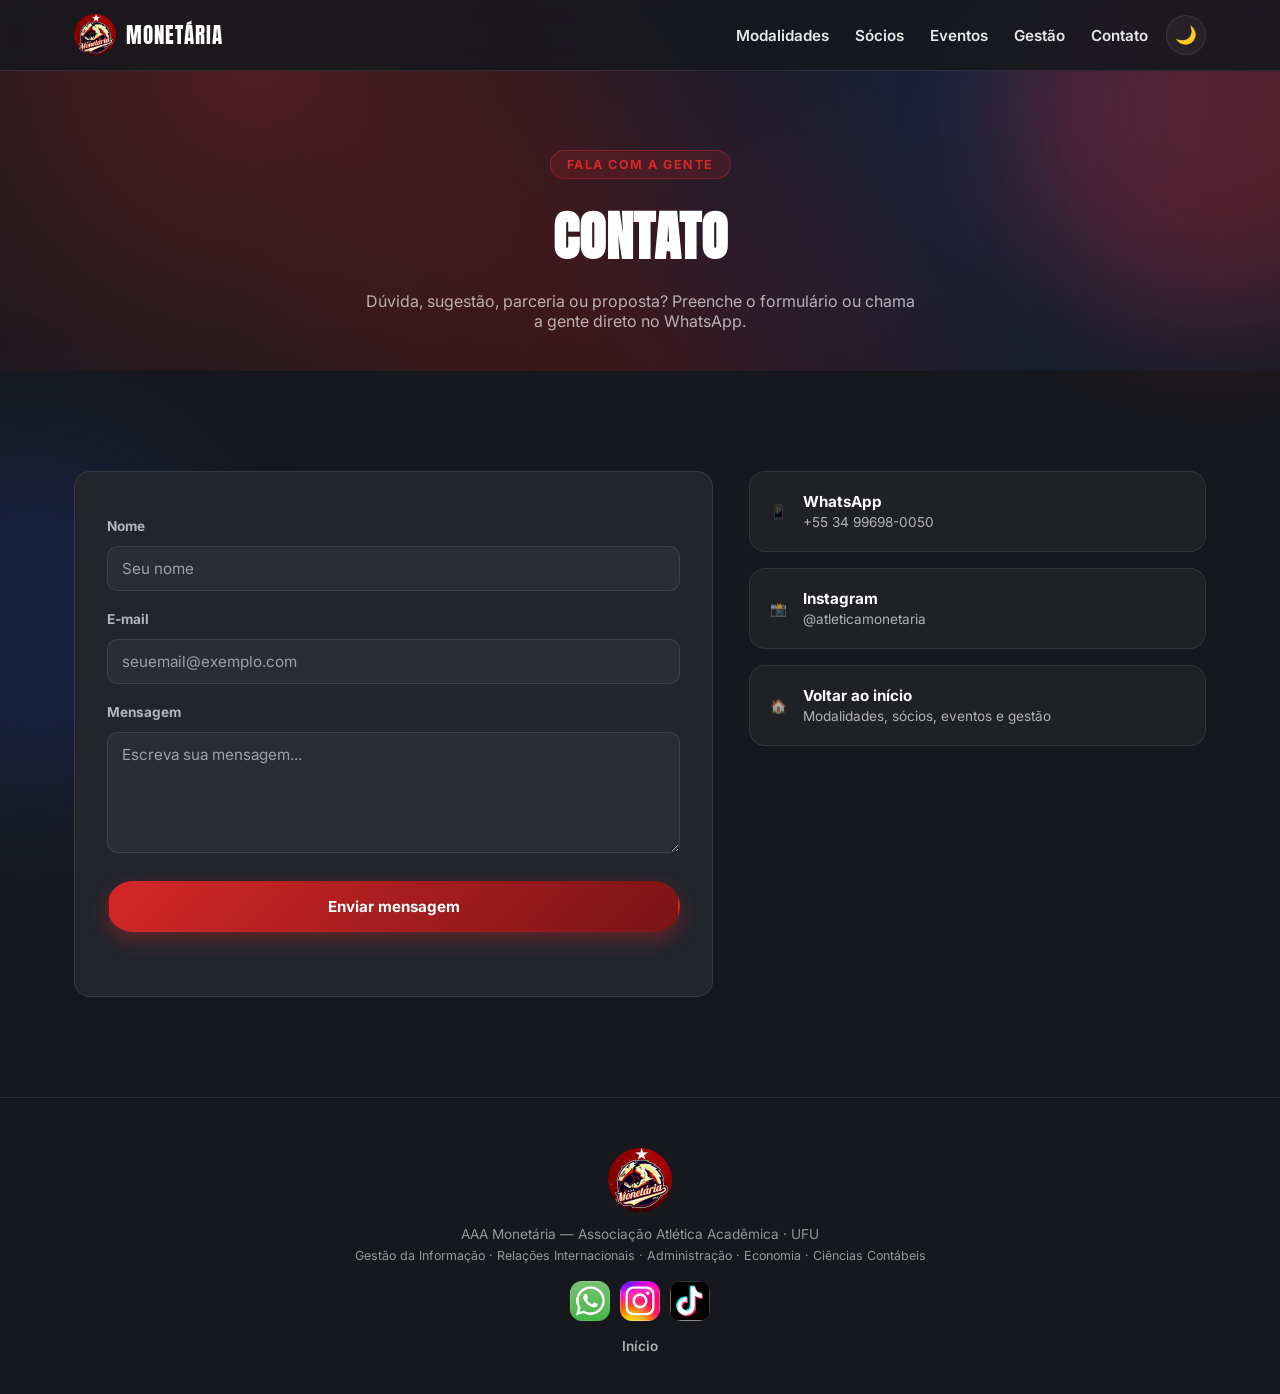
==== contato.html @ 55a98e63 "Landing page da AAA Monetária UFU Site estático com tema claro/escuro e layout responsivo:  - Início" ====
<!DOCTYPE html>
<html lang="pt-BR">
<head>
<meta charset="UTF-8">
<meta name="viewport" content="width=device-width, initial-scale=1.0">
<title>Contato | AAA Monetária UFU</title>
<meta name="description" content="Fale com a AAA Monetária - Atlética Acadêmica da UFU.">
<link rel="icon" type="image/png" href="imagens/favicon.png">
<link rel="preconnect" href="https://fonts.googleapis.com">
<link rel="preconnect" href="https://fonts.gstatic.com" crossorigin>
<link href="https://fonts.googleapis.com/css2?family=Anton&family=Bebas+Neue&family=Bungee&family=Inter:wght@400;500;600;700;800&display=swap" rel="stylesheet">
<link rel="stylesheet" href="css/style.css">
</head>
<body>

<div class="paint-drip drip-1"></div>
<div class="paint-drip drip-2"></div>

<!-- NAV -->
<header class="navbar" id="navbar">
  <div class="nav-container">
    <a href="index.html#topo" class="nav-brand">
      <img src="imagens/logo-circular.png" alt="Logo AAA Monetária" class="nav-logo">
      <span>MONETÁRIA</span>
    </a>
    <div class="nav-right">
      <nav class="nav-links" id="navLinks">
        <a href="index.html#modalidades">Modalidades</a>
        <a href="index.html#socios">Sócios</a>
        <a href="index.html#eventos">Eventos</a>
        <a href="index.html#gestao">Gestão</a>
        <a href="contato.html">Contato</a>
      </nav>
      <button class="theme-toggle" id="themeToggle" aria-label="Alternar tema claro/escuro" title="Alternar tema">🌙</button>
      <button class="nav-toggle" id="navToggle" aria-label="Abrir menu">
        <span></span><span></span><span></span>
      </button>
    </div>
  </div>
</header>

<!-- PAGE HEADER -->
<section class="page-header">
  <div class="hero-bg"></div>
  <span class="section-tag">Fala com a gente</span>
  <h2 style="font-size:clamp(2.2rem,6vw,3.4rem);">Contato</h2>
  <p style="color:var(--text-muted); max-width:560px; margin:14px auto 0;">Dúvida, sugestão, parceria ou proposta? Preenche o formulário ou chama a gente direto no WhatsApp.</p>
</section>

<!-- CONTATO -->
<section class="section" id="contato">
  <div class="contato-wrapper">
    <form class="contato-form" id="contatoForm">
      <label for="nome">Nome</label>
      <input type="text" id="nome" name="nome" placeholder="Seu nome" required>

      <label for="email">E-mail</label>
      <input type="email" id="email" name="email" placeholder="seuemail@exemplo.com" required>

      <label for="mensagem">Mensagem</label>
      <textarea id="mensagem" name="mensagem" rows="5" placeholder="Escreva sua mensagem..." required></textarea>

      <button type="submit" class="btn btn-primary">Enviar mensagem</button>
      <p class="form-note" id="formNote"></p>
    </form>

    <div class="contato-info">
      <a href="https://wa.me/5534996980050" target="_blank" rel="noopener" class="contato-info-card">
        <span class="contato-info-icon">📱</span>
        <div>
          <strong>WhatsApp</strong>
          <span>+55 34 99698-0050</span>
        </div>
      </a>
      <a href="https://www.instagram.com/atleticamonetaria/" target="_blank" rel="noopener" class="contato-info-card">
        <span class="contato-info-icon">📸</span>
        <div>
          <strong>Instagram</strong>
          <span>@atleticamonetaria</span>
        </div>
      </a>
      <a href="index.html" class="contato-info-card">
        <span class="contato-info-icon">🏠</span>
        <div>
          <strong>Voltar ao início</strong>
          <span>Modalidades, sócios, eventos e gestão</span>
        </div>
      </a>
    </div>
  </div>
</section>

<footer class="footer">
  <img src="imagens/logo-circular.png" alt="Logo AAA Monetária" class="footer-logo">
  <p>AAA Monetária — Associação Atlética Acadêmica &middot; UFU</p>
  <p class="footer-cursos">Gestão da Informação &middot; Relações Internacionais &middot; Administração &middot; Economia &middot; Ciências Contábeis</p>

  <div class="social-links footer-social">
    <a href="https://wa.me/5534996980050" target="_blank" rel="noopener" class="social-icon" aria-label="WhatsApp" title="WhatsApp">
      <img src="imagens/redes%20sociais/whatsapp-icon.png" alt="WhatsApp">
    </a>
    <a href="https://www.instagram.com/atleticamonetaria/" target="_blank" rel="noopener" class="social-icon" aria-label="Instagram" title="@atleticamonetaria">
      <img src="imagens/redes%20sociais/instagram-icon.png" alt="Instagram">
    </a>
    <a href="https://www.tiktok.com/@atletica.monetaria" target="_blank" rel="noopener" class="social-icon" aria-label="TikTok" title="@atletica.monetaria">
      <img src="imagens/redes%20sociais/tiktok-icon.png" alt="TikTok">
    </a>
  </div>

  <div class="footer-links">
    <a href="index.html">Início</a>
  </div>
</footer>

<script src="js/script.js"></script>
</body>
</html>
---- css/style.css ----
:root{
  /* Brand (constante nos dois temas) */
  --red: #d62828;
  --red-dark: #7a1315;
  --blue: #1e3a8a;
  --blue-light: #2952a3;

  /* Tema ESCURO (padrão) */
  --bg: #16181d;
  --bg-soft: #22252c;
  --surface: rgba(255,255,255,0.04);
  --surface-solid: #22252c;
  --text: #ffffff;
  --text-muted: rgba(255,255,255,0.66);
  --text-soft: rgba(255,255,255,0.55);
  --border: rgba(255,255,255,0.09);
  --nav-bg: rgba(22,24,29,0.85);
  --section-grad: linear-gradient(180deg, #1c1f26, #16181d);
  --shadow: 0 20px 50px rgba(0,0,0,0.5);

  --font-display: 'Anton', 'Bebas Neue', sans-serif;
  --font-hero: 'Bungee', 'Anton', sans-serif;
  --font-body: 'Inter', sans-serif;
  --radius: 16px;
  --max-w: 1180px;
}

[data-theme="light"]{
  --bg: #f5f5f7;
  --bg-soft: #ffffff;
  --surface: #ffffff;
  --surface-solid: #ffffff;
  --text: #16181d;
  --text-muted: rgba(20,22,28,0.72);
  --text-soft: rgba(20,22,28,0.55);
  --border: rgba(20,22,28,0.12);
  --nav-bg: rgba(255,255,255,0.88);
  --section-grad: linear-gradient(180deg, #ececf1, #f5f5f7);
  --shadow: 0 20px 50px rgba(0,0,0,0.15);
}

*{margin:0;padding:0;box-sizing:border-box;}

html{scroll-behavior:smooth;}

body{
  font-family: var(--font-body);
  background: var(--bg);
  color: var(--text);
  overflow-x: hidden;
  transition: background 0.3s ease, color 0.3s ease;
}

img{max-width:100%;display:block;}
a{color:inherit;text-decoration:none;}
ul{list-style:none;}

h1,h2,h3,h4{font-family: var(--font-display); letter-spacing: 0.5px; text-transform: uppercase;}

/* ---------- Botões ---------- */
.btn{
  display:inline-flex;
  align-items:center;
  justify-content:center;
  gap:8px;
  padding: 14px 28px;
  border-radius: 999px;
  font-weight: 700;
  font-size: 0.95rem;
  font-family: var(--font-body);
  border: 2px solid transparent;
  cursor: pointer;
  transition: transform 0.2s ease, box-shadow 0.2s ease, background 0.2s ease;
  text-align:center;
}
.btn:hover{transform: translateY(-3px);}

.btn-primary{
  background: linear-gradient(135deg, var(--red) 0%, var(--red-dark) 100%);
  color: #fff;
  box-shadow: 0 8px 20px rgba(214,40,40,0.35);
}
.btn-primary:hover{box-shadow: 0 12px 26px rgba(214,40,40,0.5);}

.btn-outline{
  border-color: currentColor;
  color: var(--text);
  background: transparent;
}
.btn-outline:hover{background: var(--text); color: var(--bg);}

.btn-outline-dark{
  border-color: var(--blue);
  color: var(--text);
  background: rgba(30,58,138,0.18);
}
.btn-outline-dark:hover{background: var(--blue); color:#fff;}

.btn-whatsapp{
  background: linear-gradient(135deg, #25D366 0%, #128C4A 100%);
  color: #fff;
  box-shadow: 0 8px 20px rgba(37,211,102,0.3);
  width: 100%;
}
.btn-whatsapp:hover{box-shadow: 0 12px 26px rgba(37,211,102,0.45);}

/* ---------- Respingos decorativos ---------- */
.paint-drip{
  position: fixed;
  border-radius: 50%;
  filter: blur(60px);
  opacity: 0.30;
  z-index: 0;
  pointer-events: none;
}
.drip-1{ width: 420px; height: 420px; background: var(--red); top: -100px; right: -150px; }
.drip-2{ width: 380px; height: 380px; background: var(--blue); bottom: 10%; left: -160px; }

/* ---------- Navbar ---------- */
.navbar{
  position: fixed;
  top:0; left:0; right:0;
  z-index: 100;
  background: var(--nav-bg);
  backdrop-filter: blur(10px);
  border-bottom: 1px solid var(--border);
  transition: background 0.3s ease;
}
.nav-container{
  max-width: var(--max-w);
  margin: 0 auto;
  padding: 14px 24px;
  display: flex;
  align-items: center;
  justify-content: space-between;
}
.nav-brand{
  display:flex;
  align-items:center;
  gap:10px;
  font-family: var(--font-display);
  font-size: 1.3rem;
  letter-spacing: 1px;
}
.nav-logo{width:42px;height:42px;object-fit:contain;}

.nav-right{display:flex; align-items:center; gap:18px;}

.nav-links{
  display:flex;
  align-items:center;
  gap:26px;
  font-weight:600;
  font-size:0.95rem;
}
.nav-links a{
  position:relative;
  opacity:0.9;
  transition: opacity 0.2s ease, color 0.2s ease;
}
.nav-links a:not(.nav-cta):hover{opacity:1; color: var(--red);}
.nav-cta{
  background: linear-gradient(135deg, #25D366, #128C4A);
  padding: 8px 18px;
  border-radius: 999px;
  color: #fff !important;
}

/* ---------- Ícones de redes sociais ---------- */
.social-links{
  display:inline-flex;
  align-items:center;
  gap:10px;
}
.social-icon{
  display:inline-flex;
  width: 34px;
  height: 34px;
  border-radius: 10px;
  overflow:hidden;
  transition: transform 0.2s ease, box-shadow 0.2s ease;
  opacity:1 !important;
}
.social-icon img{
  width:100%;
  height:100%;
  object-fit: cover;
  display:block;
}
.social-icon:hover{
  transform: translateY(-3px) scale(1.06);
  box-shadow: 0 8px 18px rgba(0,0,0,0.3);
}
.footer-social{
  justify-content:center;
  margin-top: 18px;
}
.footer-social .social-icon{width: 40px; height: 40px; border-radius: 12px;}
.footer-cursos{
  color: var(--text-soft);
  font-size: 0.78rem;
  margin-top: 6px;
}

.theme-toggle{
  width: 40px; height: 40px;
  border-radius: 50%;
  border: 1px solid var(--border);
  background: var(--surface);
  color: var(--text);
  cursor: pointer;
  font-size: 1.1rem;
  display:flex;
  align-items:center;
  justify-content:center;
  transition: transform 0.2s ease, border-color 0.2s ease;
  flex-shrink:0;
}
.theme-toggle:hover{transform: rotate(20deg) scale(1.05); border-color: var(--red);}

.nav-toggle{
  display:none;
  flex-direction:column;
  gap:5px;
  background:none;
  border:none;
  cursor:pointer;
  padding: 6px;
}
.nav-toggle span{
  width:26px; height:3px; background: var(--text); border-radius:2px; transition: 0.3s;
}

/* ---------- Hero ---------- */
.hero{
  position: relative;
  min-height: 100vh;
  display:flex;
  flex-direction:column;
  align-items:center;
  justify-content:center;
  text-align:center;
  padding: 130px 24px 60px;
  overflow:hidden;
}
.hero-bg{
  position:absolute;
  inset:0;
  background:
    radial-gradient(circle at 20% 15%, rgba(214,40,40,0.30), transparent 45%),
    radial-gradient(circle at 82% 25%, rgba(30,58,138,0.34), transparent 50%),
    radial-gradient(circle at 50% 95%, rgba(122,19,21,0.38), transparent 55%),
    var(--bg);
  z-index:-2;
}
.hero-content{position:relative; z-index:2;}

/* Marca d'água grande da logo ao fundo */
.hero-watermark{
  position:absolute;
  top:50%; left:50%;
  width: min(120vh, 1000px);
  max-width: 150vw;
  transform: translate(-50%,-50%);
  opacity: 0.05;
  filter: grayscale(0.2);
  z-index:-1;
  pointer-events:none;
  animation: wmspin 60s linear infinite;
}
@keyframes wmspin{ to{ transform: translate(-50%,-50%) rotate(360deg);} }

/* Elementos de grafite flutuando */
.hero-marks{position:absolute; inset:0; z-index:0; pointer-events:none; overflow:hidden;}
.mark{
  position:absolute;
  font-family: var(--font-hero);
  font-weight:700;
  line-height:1;
  opacity:0.10;
  user-select:none;
  animation: floaty 7s ease-in-out infinite;
}
.mark-cifrao{color: var(--red);}
.mark-m{color: var(--blue-light);}
.mark-star{color: var(--red); opacity:0.16;}
.mark-1{top:16%; left:8%; font-size: clamp(3rem,9vw,7rem); animation-delay:0s;}
.mark-2{bottom:14%; right:9%; font-size: clamp(4rem,14vw,11rem); animation-delay:1.2s;}
.mark-3{top:22%; right:14%; font-size: clamp(1.6rem,4vw,3rem); animation-delay:.6s;}
.mark-4{bottom:22%; left:14%; font-size: clamp(2rem,5vw,4rem); animation-delay:2s;}
.mark-5{bottom:34%; left:6%; font-size: clamp(1.4rem,3vw,2.4rem); animation-delay:1.6s;}
.mark-6{top:12%; right:32%; font-size: clamp(2.5rem,7vw,5rem); animation-delay:.9s;}

/* Emblema central (logo circular + anel giratório) */
.hero-emblem{
  position:relative;
  width: 340px;
  height: 340px;
  max-width: 78vw;
  margin: 0 auto 32px;
  display:grid;
  place-items:center;
}
.emblem-ring{
  position:relative;
  width:100%;
  height:100%;
  border-radius:50%;
  display:grid;
  place-items:center;
  padding: 10px;
  background: conic-gradient(from 0deg, var(--red), var(--blue-light), var(--red), var(--blue), var(--red));
  animation: spin 9s linear infinite;
  box-shadow: 0 0 55px rgba(214,40,40,0.35), 0 0 90px rgba(30,58,138,0.25);
}
@keyframes spin{ to{ transform: rotate(360deg);} }
.emblem-inner{
  width:100%;
  height:100%;
  border-radius:50%;
  background: var(--bg);
  display:grid;
  place-items:center;
  padding: 14px;
  animation: spin 9s linear infinite reverse;
}
[data-theme="light"] .emblem-inner{background:#fff;}
.hero-logo{
  width: 88%;
  height:auto;
  filter: drop-shadow(0 10px 24px rgba(0,0,0,0.4));
  animation: pulse 4s ease-in-out infinite;
}
@keyframes floaty{
  0%,100%{transform: translateY(0);}
  50%{transform: translateY(-12px);}
}
@keyframes pulse{
  0%,100%{transform: scale(1);}
  50%{transform: scale(1.05);}
}
.hero-kicker{
  display:inline-block;
  font-family: var(--font-body);
  font-weight:700;
  font-size:0.8rem;
  letter-spacing:3px;
  text-transform:uppercase;
  color: var(--red);
  margin-bottom:14px;
}
.hero-title{
  font-family: var(--font-hero);
  font-size: clamp(2.1rem, 7vw, 4.6rem);
  line-height: 1.05;
  letter-spacing: 1px;
  color: var(--text);
  text-shadow: 0 6px 24px rgba(0,0,0,0.35);
}
.hero-title span{color: var(--text);}
.hero-subtitle{
  max-width: 560px;
  margin: 22px auto 36px;
  font-size: 1.1rem;
  color: var(--text-muted);
}

@media (prefers-reduced-motion: reduce){
  .hero-watermark, .emblem-ring, .emblem-inner, .hero-logo, .mark{animation:none;}
}
.hero-buttons{
  display:flex;
  gap:16px;
  flex-wrap:wrap;
  justify-content:center;
}
.scroll-hint{
  position:absolute;
  bottom: 28px;
  display:flex;
  flex-direction:column;
  align-items:center;
  gap:8px;
  font-size: 0.75rem;
  letter-spacing: 2px;
  text-transform: uppercase;
  color: var(--text-soft);
}
.scroll-arrow{
  width:14px; height:14px;
  border-right: 2px solid var(--text-soft);
  border-bottom: 2px solid var(--text-soft);
  transform: rotate(45deg);
  animation: bounce 1.8s infinite;
}
@keyframes bounce{
  0%,100%{transform: rotate(45deg) translate(0,0);}
  50%{transform: rotate(45deg) translate(6px,6px);}
}

/* ---------- Seções ---------- */
.section{
  position:relative;
  z-index:1;
  max-width: var(--max-w);
  margin: 0 auto;
  padding: 100px 24px;
}
.section-dark{
  max-width:none;
  background: var(--section-grad);
}
.section-dark > *{max-width: var(--max-w); margin-left:auto; margin-right:auto;}

.section-header{
  text-align:center;
  max-width: 640px;
  margin: 0 auto 56px;
}
.section-tag{
  display:inline-block;
  padding: 6px 16px;
  border-radius: 999px;
  background: rgba(214,40,40,0.15);
  border: 1px solid rgba(214,40,40,0.4);
  color: var(--red);
  font-weight:700;
  font-size:0.78rem;
  letter-spacing: 1.5px;
  text-transform:uppercase;
  margin-bottom:16px;
}
.section-header h2{
  font-size: clamp(2rem, 5vw, 3rem);
  margin-bottom:14px;
  color: var(--text);
}
.section-header p{
  color: var(--text-muted);
  font-size: 1.05rem;
  line-height:1.6;
}

/* ---------- Modalidades ---------- */
.modalidades-grid{
  display:grid;
  grid-template-columns: repeat(auto-fill, minmax(200px, 1fr));
  gap:20px;
}
.modalidade-card{
  background: var(--surface-solid);
  border: 1px solid var(--border);
  border-radius: var(--radius);
  padding: 28px 20px;
  text-align:center;
  cursor:pointer;
  transition: transform 0.25s ease, border-color 0.25s ease, background 0.25s ease;
}
.modalidade-card:hover{
  transform: translateY(-6px);
  border-color: var(--red);
  background: linear-gradient(160deg, rgba(214,40,40,0.10), rgba(30,58,138,0.10));
}
.modalidade-icon{font-size: 2.6rem; margin-bottom:14px;}
.modalidade-card h3{
  font-size:1.1rem;
  margin-bottom:8px;
  font-family:var(--font-body);
  font-weight:800;
  text-transform:none;
  letter-spacing:0;
  color: var(--text);
}
.modalidade-genero{
  display:flex;
  gap:6px;
  justify-content:center;
  align-items:center;
  flex-wrap:wrap;
  font-size:0.8rem;
  font-weight:700;
  margin-bottom:14px;
}
.g-m{color: #7aa2f0;}
[data-theme="light"] .g-m{color: var(--blue);}
.g-f{color: var(--red);}
.g-sep{color: var(--text-soft);}
.ver-treinos{
  display:inline-block;
  color: var(--text);
  font-size:0.82rem;
  font-weight:800;
  letter-spacing:0.3px;
}

/* ---------- Modal de modalidade (cabeçalho colorido) ---------- */
.modal-modalidade{
  padding: 0;
  text-align: left;
  overflow: hidden;
  max-width: 470px;
}
.modal-hero{
  position:relative;
  background: linear-gradient(120deg, var(--blue) 0%, #5b2a6b 55%, var(--red) 100%);
  padding: 34px 32px 26px;
  color:#fff;
}
.modal-hero .modal-icon{font-size:2.6rem; margin-bottom:10px;}
.modal-hero h3{
  font-size: 1.7rem;
  color:#fff;
  margin:0;
  letter-spacing:1px;
}
.modal-hero .modal-close{
  top: 16px; right: 16px;
  width: 34px; height:34px;
  border-radius:50%;
  background: rgba(255,255,255,0.18);
  color:#fff;
  font-size:1.3rem;
  display:flex;
  align-items:center;
  justify-content:center;
}
.modal-hero .modal-close:hover{background: rgba(255,255,255,0.32); color:#fff;}
.modal-body{padding: 26px 32px 30px;}
.modal-body h4{
  font-family: var(--font-body);
  font-size:0.8rem;
  text-transform:uppercase;
  letter-spacing:1.2px;
  color: #7aa2f0;
  margin-bottom:8px;
}
[data-theme="light"] .modal-body h4{color: var(--blue);}
.modal-body > p{
  color: var(--text-muted);
  font-size:0.95rem;
  line-height:1.6;
  margin-bottom:22px;
}
.treinos{
  display:grid;
  grid-template-columns: 1fr 1fr;
  gap:12px;
  margin-bottom:24px;
}
.treino{
  background: var(--surface);
  border: 1px solid var(--border);
  border-radius: 10px;
  padding: 12px 14px;
}
.treino-m{border-left: 4px solid var(--blue-light);}
.treino-f{border-left: 4px solid var(--red);}
.treino span{
  display:block;
  font-size:0.8rem;
  font-weight:800;
  margin-bottom:5px;
}
.treino-m span{color: #7aa2f0;}
[data-theme="light"] .treino-m span{color: var(--blue);}
.treino-f span{color: var(--red);}
.treino strong{
  display:block;
  font-size:0.88rem;
  font-weight:600;
  color: var(--text-muted);
  line-height:1.4;
}

/* ---------- Modal genérico ---------- */
.modal-overlay{
  position: fixed;
  inset:0;
  background: rgba(0,0,0,0.75);
  backdrop-filter: blur(4px);
  display:flex;
  align-items:center;
  justify-content:center;
  z-index: 1000;
  opacity:0;
  pointer-events:none;
  transition: opacity 0.25s ease;
  padding: 20px;
}
.modal-overlay.active{opacity:1; pointer-events:auto;}
.modal-box{
  background: var(--surface-solid);
  border: 1px solid var(--border);
  border-radius: var(--radius);
  max-width: 440px;
  width:100%;
  padding: 40px 32px 32px;
  position:relative;
  text-align:center;
  transform: scale(0.9) translateY(20px);
  transition: transform 0.25s ease;
  max-height: 88vh;
  overflow-y:auto;
  box-shadow: var(--shadow);
}
.modal-overlay.active .modal-box{transform: scale(1) translateY(0);}
.modal-close{
  position:absolute;
  top:14px; right:18px;
  background:none;
  border:none;
  color: var(--text-soft);
  font-size: 1.8rem;
  cursor:pointer;
  line-height:1;
  z-index:2;
}
.modal-close:hover{color: var(--text);}
.modal-icon{font-size:3rem; margin-bottom:10px;}
.modal-box h3{font-size:1.5rem; margin-bottom:12px; color: var(--text);}
.modal-badges{display:flex; gap:8px; justify-content:center; margin-bottom:24px;}
.modal-block{text-align:left; margin-bottom:18px;}
.modal-block h4{
  font-family: var(--font-body);
  font-size:0.8rem;
  text-transform:uppercase;
  letter-spacing:1px;
  color: var(--red);
  margin-bottom:6px;
}
.modal-block p{color: var(--text-muted); font-size:0.95rem; line-height:1.55;}

/* Foto dentro do modal de gestão */
.modal-photo{
  width: 100%;
  aspect-ratio: 16/10;
  object-fit: cover;
  border-radius: 12px;
  margin-bottom: 18px;
  background: linear-gradient(135deg, rgba(30,58,138,0.25), rgba(214,40,40,0.25));
  border: 1px solid var(--border);
}
.modal-photo.is-placeholder{
  object-fit: contain;
  padding: 22px;
}
.modal-photo-note{
  font-size: 0.75rem;
  color: var(--text-soft);
  margin: -10px 0 18px;
  font-style: italic;
}

/* ---------- Helpers de cor ---------- */
.txt-red{color: var(--red);}
.txt-blue{color: #4f7ce8;}

/* ---------- Sócios ---------- */
.socios-layout{
  display:grid;
  grid-template-columns: 1.05fr 0.95fr;
  gap: 34px;
  align-items:start;
}

.beneficios-list{
  display:flex;
  flex-direction:column;
  gap:14px;
}
.beneficio-row{
  display:flex;
  align-items:flex-start;
  gap:16px;
  background: var(--surface);
  border: 1px solid var(--border);
  border-radius: 14px;
  padding: 18px 20px;
  transition: transform 0.2s ease, border-color 0.2s ease;
}
.beneficio-row:hover{transform: translateX(4px); border-color: var(--red);}
.beneficio-emoji{font-size:1.5rem; line-height:1.2; flex-shrink:0;}
.beneficio-row h4{
  font-family:var(--font-body);
  font-weight:800;
  text-transform:none;
  letter-spacing:0;
  font-size:1rem;
  margin-bottom:4px;
  color: var(--blue);
}
[data-theme="light"] .beneficio-row h4{color: var(--blue);}
:root:not([data-theme="light"]) .beneficio-row h4{color: #7aa2f0;}
.beneficio-row p{color: var(--text-muted); font-size:0.9rem; line-height:1.5;}

.planos-col{
  display:flex;
  flex-direction:column;
  gap:18px;
}
.plano-box{
  position:relative;
  border-radius: 18px;
  padding: 26px 28px 28px;
  color:#fff;
  overflow:hidden;
  box-shadow: 0 12px 30px rgba(0,0,0,0.18);
}
.plano-mensal{background: linear-gradient(135deg, #1e3a8a 0%, #2952a3 100%);}
.plano-semestral{background: linear-gradient(135deg, #b31f24 0%, #7a1315 100%);}
.plano-nome{
  display:block;
  font-weight:700;
  text-transform:uppercase;
  letter-spacing:1.5px;
  font-size:0.82rem;
  opacity:0.85;
  margin-bottom:10px;
}
.plano-valor{
  font-family: var(--font-display);
  font-size: 2.9rem;
  line-height:1;
  margin-bottom:12px;
  color:#fff;
}
.plano-valor span{
  font-family: var(--font-body);
  font-size: 1rem;
  font-weight:600;
  opacity:0.9;
}
.plano-box p{
  font-size:0.92rem;
  line-height:1.55;
  opacity:0.92;
  margin:0;
}
/* Faixa diagonal "Melhor" */
.plano-ribbon{
  position:absolute;
  top: 16px; right: -34px;
  transform: rotate(45deg);
  background: #f7c948;
  color:#3a2a00;
  font-size:0.68rem;
  font-weight:800;
  text-transform:uppercase;
  letter-spacing:1px;
  padding: 5px 44px;
  box-shadow: 0 3px 10px rgba(0,0,0,0.25);
}

/* ---------- Eventos ---------- */
.eventos-list{
  display:flex;
  flex-direction:column;
  gap:28px;
}
.evento-card{
  border-radius: 22px;
  overflow:hidden;
  display:flex;
  flex-direction:row;
  gap: 8px;
  padding: 26px;
  align-items:center;
}
/* Card do baile: sempre escuro (clima de festa), nos dois temas */
.evento-baile{
  background:
    radial-gradient(circle at 88% 78%, rgba(214,40,40,0.30), transparent 45%),
    radial-gradient(circle at 12% 12%, rgba(30,58,138,0.35), transparent 50%),
    linear-gradient(135deg, #0d1230 0%, #10132c 100%);
  border: 1px solid rgba(255,255,255,0.10);
  color:#fff;
}
.evento-img-wrap{
  flex: 0 0 42%;
  display:flex;
  align-items:center;
  justify-content:center;
}
.evento-img{
  width:100%;
  max-height: 520px;
  object-fit: contain;
  border-radius: 14px;
  box-shadow: 0 14px 40px rgba(0,0,0,0.45);
}
.evento-info{
  padding: 20px 24px;
  display:flex;
  flex-direction:column;
  justify-content:center;
  flex:1;
}
.evento-pill{
  align-self:flex-start;
  background: var(--red);
  color:#fff;
  border-radius:999px;
  padding: 7px 18px;
  font-size:0.72rem;
  font-weight:800;
  text-transform:uppercase;
  letter-spacing:1.2px;
  margin-bottom:18px;
}
.evento-baile h3{
  font-size: clamp(1.8rem, 3.6vw, 3rem);
  line-height:1.05;
  margin-bottom:16px;
  color:#fff;
}
.evento-baile p{color: rgba(255,255,255,0.78); font-size:1rem; line-height:1.65; margin-bottom:22px;}

.evento-boxes{
  display:flex;
  flex-wrap:wrap;
  gap:14px;
  margin-bottom:26px;
}
.evento-box{
  background: rgba(255,255,255,0.07);
  border: 1px solid rgba(255,255,255,0.13);
  border-radius: 12px;
  padding: 14px 20px;
  min-width: 120px;
}
.evento-box span{
  display:block;
  font-size:0.68rem;
  font-weight:700;
  text-transform:uppercase;
  letter-spacing:1.2px;
  color: rgba(255,255,255,0.55);
  margin-bottom:5px;
}
.evento-box strong{
  font-family: var(--font-display);
  font-size:1.35rem;
  color:#fff;
  letter-spacing:0.5px;
}
.evento-info .btn{align-self:flex-start; text-transform:uppercase; letter-spacing:1px;}

/* Card do processo seletivo (segue o tema) */
.evento-processo{
  background: linear-gradient(120deg, rgba(30,58,138,0.20), var(--surface-solid));
  border: 1px solid var(--border);
}
/* Slot quadrado para a arte do Processo Seletivo (imagens/PS.png) */
.ps-slot{
  flex: 0 0 34%;
  aspect-ratio: 1 / 1;
  display:flex;
  align-items:center;
  justify-content:center;
}
.ps-img{
  width:100%;
  height:100%;
  object-fit: cover;
  border-radius: 14px;
  box-shadow: 0 14px 36px rgba(0,0,0,0.35);
}
.ps-placeholder{
  width:100%;
  height:100%;
  border: 2px dashed var(--border);
  border-radius: 14px;
  background: linear-gradient(135deg, rgba(30,58,138,0.14), rgba(214,40,40,0.12));
  display:flex;
  flex-direction:column;
  align-items:center;
  justify-content:center;
  gap:8px;
  text-align:center;
  padding: 20px;
}
.ps-placeholder-icon{font-size:2.4rem; opacity:0.75;}
.ps-placeholder strong{font-size:0.95rem; color: var(--text);}
.ps-placeholder small{font-size:0.78rem; color: var(--text-soft); line-height:1.6;}
.ps-placeholder code{
  background: var(--surface);
  border: 1px solid var(--border);
  border-radius: 6px;
  padding: 2px 7px;
  font-size: 0.76rem;
  color: var(--red);
}
.evento-processo h3{font-size:1.6rem; margin-bottom:12px; color:var(--text);}
.evento-processo p{color: var(--text-muted); font-size:0.98rem; line-height:1.6; margin-bottom:14px;}
.evento-data{
  display:inline-block;
  color: var(--red);
  font-weight:800;
  letter-spacing:1.5px;
  font-size:0.8rem;
  margin-bottom:10px;
}

/* ---------- Gestão ---------- */
.diretorias-grid{
  display:grid;
  grid-template-columns: repeat(auto-fill, minmax(220px,1fr));
  gap:18px;
}
.diretoria-card{
  background: var(--surface);
  border: 1px solid var(--border);
  border-radius: var(--radius);
  padding: 26px 20px;
  cursor:pointer;
  transition: border-color 0.2s ease, transform 0.2s ease, background 0.2s ease;
}
.diretoria-card:hover{border-color: var(--blue-light); transform: translateY(-4px); background: linear-gradient(160deg, rgba(30,58,138,0.10), transparent);}
.diretoria-icon{font-size:1.8rem; margin-bottom:12px;}
.diretoria-card h4{font-family:var(--font-body); font-weight:800; text-transform:none; letter-spacing:0; font-size:1rem; margin-bottom:8px; color:var(--text);}
.diretoria-card p{color: var(--text-muted); font-size:0.85rem; line-height:1.5;}
.diretoria-card .ver-foto{
  display:inline-block;
  margin-top:12px;
  font-size:0.75rem;
  font-weight:700;
  color: var(--blue-light);
  letter-spacing:0.5px;
}

/* ---------- Contato ---------- */
.contato-wrapper{
  display:grid;
  grid-template-columns: 1.4fr 1fr;
  gap: 36px;
  align-items:start;
}
.contato-form{
  background: var(--surface-solid);
  border: 1px solid var(--border);
  border-radius: var(--radius);
  padding: 32px;
  display:flex;
  flex-direction:column;
  gap:6px;
}
.contato-form label{
  font-size:0.85rem;
  font-weight:700;
  color: var(--text-muted);
  margin-top:14px;
  margin-bottom:6px;
}
.contato-form input, .contato-form textarea{
  background: var(--surface);
  border: 1px solid var(--border);
  border-radius: 10px;
  padding: 12px 14px;
  color: var(--text);
  font-family: var(--font-body);
  font-size: 0.95rem;
  resize: vertical;
}
.contato-form input::placeholder, .contato-form textarea::placeholder{color: var(--text-soft);}
.contato-form input:focus, .contato-form textarea:focus{
  outline:none;
  border-color: var(--red);
}
.contato-form .btn{margin-top:22px;}
.form-note{
  text-align:center;
  font-size:0.85rem;
  color: var(--text-muted);
  min-height: 1.2em;
  margin-top:10px;
}

.contato-info{
  display:flex;
  flex-direction:column;
  gap:16px;
}
.contato-info-card{
  display:flex;
  align-items:center;
  gap:16px;
  background: var(--surface);
  border: 1px solid var(--border);
  border-radius: var(--radius);
  padding: 20px;
  transition: border-color 0.2s ease, transform 0.2s ease;
}
.contato-info-card:hover{border-color: var(--red); transform: translateY(-3px);}
.contato-info-icon{font-size:1.8rem;}
.contato-info-card strong{display:block; font-size:0.95rem; color:var(--text);}
.contato-info-card span{color: var(--text-muted); font-size:0.85rem;}

/* Cabeçalho de página interna */
.page-header{
  padding: 150px 24px 40px;
  text-align:center;
  position:relative;
  overflow:hidden;
}
.page-header .hero-bg{position:absolute;}

/* ---------- Footer ---------- */
.footer{
  text-align:center;
  padding: 50px 24px 40px;
  border-top: 1px solid var(--border);
  color: var(--text-soft);
  font-size:0.85rem;
}
.footer-logo{width:64px; height:auto; margin: 0 auto 14px; object-fit:contain;}
.footer-links{display:flex; gap:20px; justify-content:center; margin-top:14px;}
.footer-links a{color: var(--text-muted); font-weight:600;}
.footer-links a:hover{color: var(--red);}

/* ---------- Responsivo ---------- */
@media (max-width: 940px){
  .socios-layout{grid-template-columns: 1fr;}
}

@media (max-width: 860px){
  .contato-wrapper{grid-template-columns: 1fr;}
  .evento-card{flex-direction:column; padding:18px;}
  .evento-img-wrap{flex:none; width:100%;}
  .evento-img{max-height: 460px;}
  .ps-slot{flex:none; width:100%; max-width: 420px; margin: 0 auto;}
  .evento-info{padding: 18px 6px 6px;}
  .treinos{grid-template-columns: 1fr;}
  .evento-info .btn, .evento-info .btn-whatsapp{align-self:stretch; width:100%;}
  .evento-boxes{gap:10px;}
  .evento-box{flex:1 1 100px; min-width:0; padding:12px 14px;}
  .evento-box strong{font-size:1.15rem;}
}

@media (max-width: 720px){
  .nav-toggle{display:flex;}
  .nav-links{
    position: fixed;
    top: 66px; left:0; right:0;
    background: var(--nav-bg);
    flex-direction:column;
    align-items:flex-start;
    padding: 24px;
    gap: 18px;
    transform: translateY(-140%);
    transition: transform 0.3s ease;
    border-bottom: 1px solid var(--border);
  }
  .nav-links.open{transform: translateY(0);}
  .nav-cta{align-self:flex-start;}
  .section{padding: 70px 20px;}
}
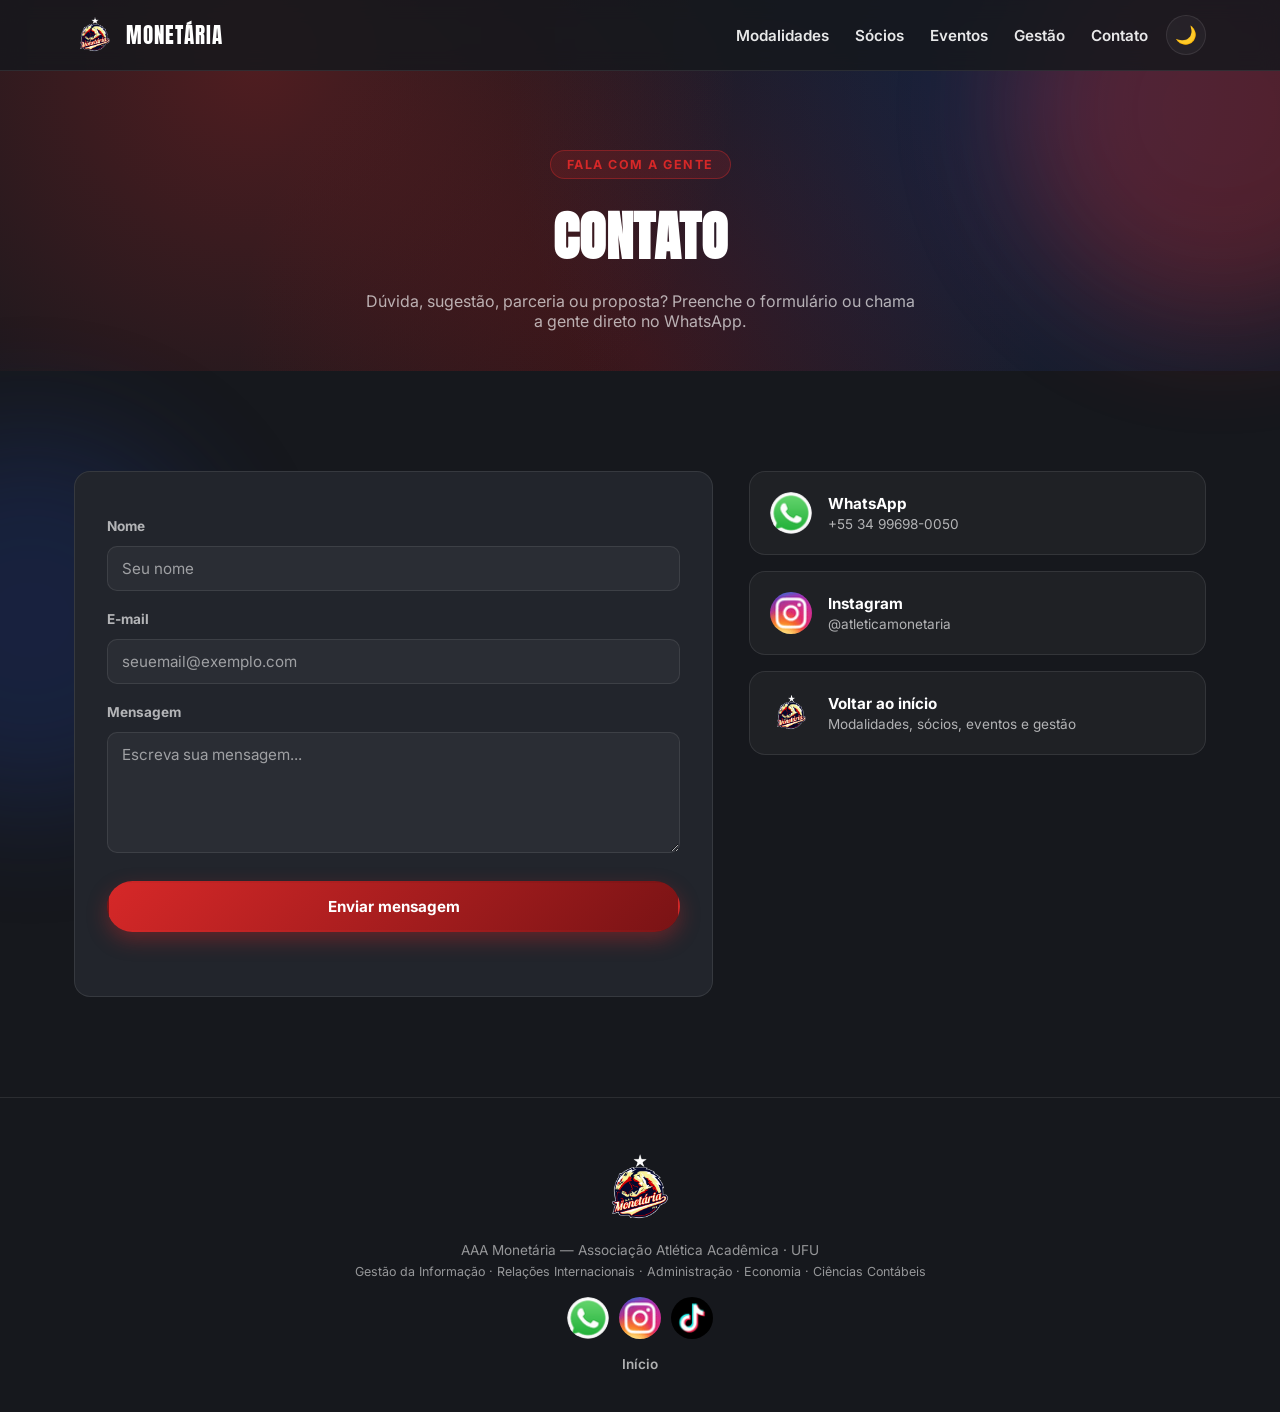
==== commit 06e354c2: "Nova logo, hero repaginado, modalidades detalhadas e fotos das diretorias - Logo nova (alta resoluçã" ====
--- a/contato.html
+++ b/contato.html
@@ -20,7 +20,7 @@
 <header class="navbar" id="navbar">
   <div class="nav-container">
     <a href="index.html#topo" class="nav-brand">
-      <img src="imagens/logo-circular.png" alt="Logo AAA Monetária" class="nav-logo">
+      <img src="imagens/logo.png" alt="Logo AAA Monetária" class="nav-logo">
       <span>MONETÁRIA</span>
     </a>
     <div class="nav-right">
@@ -66,21 +66,21 @@
 
     <div class="contato-info">
       <a href="https://wa.me/5534996980050" target="_blank" rel="noopener" class="contato-info-card">
-        <span class="contato-info-icon">📱</span>
+        <img src="imagens/redes%20sociais/whatsapp.png" alt="WhatsApp" class="contato-info-icon">
         <div>
           <strong>WhatsApp</strong>
           <span>+55 34 99698-0050</span>
         </div>
       </a>
       <a href="https://www.instagram.com/atleticamonetaria/" target="_blank" rel="noopener" class="contato-info-card">
-        <span class="contato-info-icon">📸</span>
+        <img src="imagens/redes%20sociais/instagram.png" alt="Instagram" class="contato-info-icon">
         <div>
           <strong>Instagram</strong>
           <span>@atleticamonetaria</span>
         </div>
       </a>
       <a href="index.html" class="contato-info-card">
-        <span class="contato-info-icon">🏠</span>
+        <img src="imagens/logo.png" alt="Logo AAA Monetária" class="contato-info-icon contato-info-logo">
         <div>
           <strong>Voltar ao início</strong>
           <span>Modalidades, sócios, eventos e gestão</span>
@@ -91,19 +91,19 @@
 </section>
 
 <footer class="footer">
-  <img src="imagens/logo-circular.png" alt="Logo AAA Monetária" class="footer-logo">
+  <img src="imagens/logo.png" alt="Logo AAA Monetária" class="footer-logo">
   <p>AAA Monetária — Associação Atlética Acadêmica &middot; UFU</p>
   <p class="footer-cursos">Gestão da Informação &middot; Relações Internacionais &middot; Administração &middot; Economia &middot; Ciências Contábeis</p>
 
   <div class="social-links footer-social">
     <a href="https://wa.me/5534996980050" target="_blank" rel="noopener" class="social-icon" aria-label="WhatsApp" title="WhatsApp">
-      <img src="imagens/redes%20sociais/whatsapp-icon.png" alt="WhatsApp">
+      <img src="imagens/redes%20sociais/whatsapp.png" alt="WhatsApp">
     </a>
     <a href="https://www.instagram.com/atleticamonetaria/" target="_blank" rel="noopener" class="social-icon" aria-label="Instagram" title="@atleticamonetaria">
-      <img src="imagens/redes%20sociais/instagram-icon.png" alt="Instagram">
+      <img src="imagens/redes%20sociais/instagram.png" alt="Instagram">
     </a>
     <a href="https://www.tiktok.com/@atletica.monetaria" target="_blank" rel="noopener" class="social-icon" aria-label="TikTok" title="@atletica.monetaria">
-      <img src="imagens/redes%20sociais/tiktok-icon.png" alt="TikTok">
+      <img src="imagens/redes%20sociais/tiktok.png" alt="TikTok">
     </a>
   </div>
 
--- a/css/style.css
+++ b/css/style.css
@@ -176,7 +176,7 @@
   display:inline-flex;
   width: 34px;
   height: 34px;
-  border-radius: 10px;
+  border-radius: 50%;
   overflow:hidden;
   transition: transform 0.2s ease, box-shadow 0.2s ease;
   opacity:1 !important;
@@ -195,7 +195,7 @@
   justify-content:center;
   margin-top: 18px;
 }
-.footer-social .social-icon{width: 40px; height: 40px; border-radius: 12px;}
+.footer-social .social-icon{width: 42px; height: 42px; border-radius: 50%;}
 .footer-cursos{
   color: var(--text-soft);
   font-size: 0.78rem;
@@ -255,20 +255,24 @@
 }
 .hero-content{position:relative; z-index:2;}
 
-/* Marca d'água grande da logo ao fundo */
+/* Marca d'água: fica DENTRO do emblema, sempre concêntrica com o anel */
 .hero-watermark{
   position:absolute;
   top:50%; left:50%;
-  width: min(120vh, 1000px);
-  max-width: 150vw;
-  transform: translate(-50%,-50%);
-  opacity: 0.05;
+  width: 185%;
+  max-width:none;
+  /* centralização separada da rotação: continua concêntrica mesmo sem animação */
+  translate: -50% -50%;
+  opacity: 0.07;
   filter: grayscale(0.2);
   z-index:-1;
   pointer-events:none;
   animation: wmspin 60s linear infinite;
 }
-@keyframes wmspin{ to{ transform: translate(-50%,-50%) rotate(360deg);} }
+@keyframes wmspin{
+  from{ rotate: 0deg; }
+  to  { rotate: 360deg; }
+}
 
 /* Elementos de grafite flutuando */
 .hero-marks{position:absolute; inset:0; z-index:0; pointer-events:none; overflow:hidden;}
@@ -294,40 +298,38 @@
 /* Emblema central (logo circular + anel giratório) */
 .hero-emblem{
   position:relative;
-  width: 340px;
-  height: 340px;
-  max-width: 78vw;
-  margin: 0 auto 32px;
-  display:grid;
-  place-items:center;
+  width: 230px;
+  max-width: 58vw;
+  aspect-ratio: 1 / 1;   /* garante o círculo mesmo com logo retrato */
+  margin: 0 auto 10px;
 }
 .emblem-ring{
-  position:relative;
-  width:100%;
-  height:100%;
+  position:absolute;
+  inset:0;
   border-radius:50%;
   display:grid;
   place-items:center;
-  padding: 10px;
+  padding: 7px;
   background: conic-gradient(from 0deg, var(--red), var(--blue-light), var(--red), var(--blue), var(--red));
   animation: spin 9s linear infinite;
-  box-shadow: 0 0 55px rgba(214,40,40,0.35), 0 0 90px rgba(30,58,138,0.25);
+  box-shadow: 0 0 40px rgba(214,40,40,0.30), 0 0 70px rgba(30,58,138,0.22);
 }
 @keyframes spin{ to{ transform: rotate(360deg);} }
 .emblem-inner{
-  width:100%;
-  height:100%;
+  position:absolute;
+  inset: 7px;            /* dimensão definida: mantém a logo dentro do círculo */
   border-radius:50%;
-  background: var(--bg);
-  display:grid;
-  place-items:center;
-  padding: 14px;
+  /* vermelho vinho nos dois temas */
+  background: radial-gradient(circle at 50% 32%, #7d1f2c 0%, #4e1019 100%);
   animation: spin 9s linear infinite reverse;
 }
-[data-theme="light"] .emblem-inner{background:#fff;}
+/* Medidas explícitas: a logo (retrato) nunca vaza do círculo */
 .hero-logo{
-  width: 88%;
-  height:auto;
+  position:absolute;
+  inset: 9px;
+  width: calc(100% - 18px);
+  height: calc(100% - 18px);
+  object-fit: contain;
   filter: drop-shadow(0 10px 24px rgba(0,0,0,0.4));
   animation: pulse 4s ease-in-out infinite;
 }
@@ -347,7 +349,7 @@
   letter-spacing:3px;
   text-transform:uppercase;
   color: var(--red);
-  margin-bottom:14px;
+  margin-bottom:6px;
 }
 .hero-title{
   font-family: var(--font-hero);
@@ -360,7 +362,7 @@
 .hero-title span{color: var(--text);}
 .hero-subtitle{
   max-width: 560px;
-  margin: 22px auto 36px;
+  margin: 16px auto 32px;
   font-size: 1.1rem;
   color: var(--text-muted);
 }
@@ -373,29 +375,6 @@
   gap:16px;
   flex-wrap:wrap;
   justify-content:center;
-}
-.scroll-hint{
-  position:absolute;
-  bottom: 28px;
-  display:flex;
-  flex-direction:column;
-  align-items:center;
-  gap:8px;
-  font-size: 0.75rem;
-  letter-spacing: 2px;
-  text-transform: uppercase;
-  color: var(--text-soft);
-}
-.scroll-arrow{
-  width:14px; height:14px;
-  border-right: 2px solid var(--text-soft);
-  border-bottom: 2px solid var(--text-soft);
-  transform: rotate(45deg);
-  animation: bounce 1.8s infinite;
-}
-@keyframes bounce{
-  0%,100%{transform: rotate(45deg) translate(0,0);}
-  50%{transform: rotate(45deg) translate(6px,6px);}
 }
 
 /* ---------- Seções ---------- */
@@ -541,35 +520,82 @@
   line-height:1.6;
   margin-bottom:22px;
 }
-.treinos{
-  display:grid;
-  grid-template-columns: 1fr 1fr;
-  gap:12px;
-  margin-bottom:24px;
-}
-.treino{
+/* Conquistas */
+.conquistas{
+  display:flex;
+  flex-direction:column;
+  gap:8px;
+  margin-bottom:22px;
+}
+.conquistas li{
+  display:flex;
+  align-items:flex-start;
+  gap:10px;
+  background: var(--surface);
+  border: 1px solid var(--border);
+  border-left: 4px solid #f7c948;
+  border-radius: 10px;
+  padding: 10px 14px;
+  font-size:0.88rem;
+  font-weight:600;
+  color: var(--text);
+  line-height:1.45;
+}
+.conquistas .medalha{font-size:1.1rem; line-height:1.2; flex-shrink:0;}
+
+/* Equipe (treinador / coordenador) */
+.equipe{
+  display:flex;
+  flex-wrap:wrap;
+  gap:10px;
+  margin-bottom:22px;
+}
+.equipe-item{
+  flex:1 1 auto;
+  min-width:130px;
   background: var(--surface);
   border: 1px solid var(--border);
   border-radius: 10px;
-  padding: 12px 14px;
-}
-.treino-m{border-left: 4px solid var(--blue-light);}
-.treino-f{border-left: 4px solid var(--red);}
-.treino span{
+  padding: 10px 14px;
+}
+.equipe-item span{
   display:block;
+  font-size:0.7rem;
+  font-weight:800;
+  text-transform:uppercase;
+  letter-spacing:1px;
+  color: var(--text-soft);
+  margin-bottom:3px;
+}
+.equipe-item strong{
+  font-size:0.95rem;
+  font-weight:700;
+  color: var(--text);
+}
+
+/* Horários */
+.horarios{
+  display:flex;
+  flex-wrap:wrap;
+  gap:8px;
+  margin-bottom:24px;
+}
+.horario-chip{
+  background: rgba(30,58,138,0.16);
+  border: 1px solid rgba(30,58,138,0.45);
+  color: #7aa2f0;
+  border-radius: 999px;
+  padding: 8px 16px;
+  font-size:0.85rem;
+  font-weight:700;
+}
+[data-theme="light"] .horario-chip{color: var(--blue);}
+.horario-obs{
+  flex-basis:100%;
   font-size:0.8rem;
-  font-weight:800;
-  margin-bottom:5px;
-}
-.treino-m span{color: #7aa2f0;}
-[data-theme="light"] .treino-m span{color: var(--blue);}
-.treino-f span{color: var(--red);}
-.treino strong{
-  display:block;
-  font-size:0.88rem;
-  font-weight:600;
-  color: var(--text-muted);
-  line-height:1.4;
+  color: var(--text-soft);
+  font-style: italic;
+  margin-top:2px;
 }
 
 /* ---------- Modal genérico ---------- */
@@ -633,7 +659,7 @@
 /* Foto dentro do modal de gestão */
 .modal-photo{
   width: 100%;
-  aspect-ratio: 16/10;
+  aspect-ratio: 4/5;
   object-fit: cover;
   border-radius: 12px;
   margin-bottom: 18px;
@@ -650,6 +676,9 @@
   margin: -10px 0 18px;
   font-style: italic;
 }
+.modal-photo-note:empty{display:none;}
+/* Pop-up de diretoria: só a foto e o nome */
+#gestaoOverlay h3{margin-bottom:0;}
 
 /* ---------- Helpers de cor ---------- */
 .txt-red{color: var(--red);}
@@ -845,53 +874,6 @@
 }
 .evento-info .btn{align-self:flex-start; text-transform:uppercase; letter-spacing:1px;}
 
-/* Card do processo seletivo (segue o tema) */
-.evento-processo{
-  background: linear-gradient(120deg, rgba(30,58,138,0.20), var(--surface-solid));
-  border: 1px solid var(--border);
-}
-/* Slot quadrado para a arte do Processo Seletivo (imagens/PS.png) */
-.ps-slot{
-  flex: 0 0 34%;
-  aspect-ratio: 1 / 1;
-  display:flex;
-  align-items:center;
-  justify-content:center;
-}
-.ps-img{
-  width:100%;
-  height:100%;
-  object-fit: cover;
-  border-radius: 14px;
-  box-shadow: 0 14px 36px rgba(0,0,0,0.35);
-}
-.ps-placeholder{
-  width:100%;
-  height:100%;
-  border: 2px dashed var(--border);
-  border-radius: 14px;
-  background: linear-gradient(135deg, rgba(30,58,138,0.14), rgba(214,40,40,0.12));
-  display:flex;
-  flex-direction:column;
-  align-items:center;
-  justify-content:center;
-  gap:8px;
-  text-align:center;
-  padding: 20px;
-}
-.ps-placeholder-icon{font-size:2.4rem; opacity:0.75;}
-.ps-placeholder strong{font-size:0.95rem; color: var(--text);}
-.ps-placeholder small{font-size:0.78rem; color: var(--text-soft); line-height:1.6;}
-.ps-placeholder code{
-  background: var(--surface);
-  border: 1px solid var(--border);
-  border-radius: 6px;
-  padding: 2px 7px;
-  font-size: 0.76rem;
-  color: var(--red);
-}
-.evento-processo h3{font-size:1.6rem; margin-bottom:12px; color:var(--text);}
-.evento-processo p{color: var(--text-muted); font-size:0.98rem; line-height:1.6; margin-bottom:14px;}
 .evento-data{
   display:inline-block;
   color: var(--red);
@@ -991,7 +973,17 @@
   transition: border-color 0.2s ease, transform 0.2s ease;
 }
 .contato-info-card:hover{border-color: var(--red); transform: translateY(-3px);}
-.contato-info-icon{font-size:1.8rem;}
+.contato-info-icon{
+  width: 42px;
+  height: 42px;
+  flex-shrink: 0;
+  object-fit: cover;
+  border-radius: 50%;
+}
+.contato-info-logo{
+  object-fit: contain;
+  border-radius: 0;
+}
 .contato-info-card strong{display:block; font-size:0.95rem; color:var(--text);}
 .contato-info-card span{color: var(--text-muted); font-size:0.85rem;}
 
@@ -1024,12 +1016,11 @@
 
 @media (max-width: 860px){
   .contato-wrapper{grid-template-columns: 1fr;}
+  .equipe-item{flex:1 1 100%;}
   .evento-card{flex-direction:column; padding:18px;}
   .evento-img-wrap{flex:none; width:100%;}
   .evento-img{max-height: 460px;}
-  .ps-slot{flex:none; width:100%; max-width: 420px; margin: 0 auto;}
   .evento-info{padding: 18px 6px 6px;}
-  .treinos{grid-template-columns: 1fr;}
   .evento-info .btn, .evento-info .btn-whatsapp{align-self:stretch; width:100%;}
   .evento-boxes{gap:10px;}
   .evento-box{flex:1 1 100px; min-width:0; padding:12px 14px;}
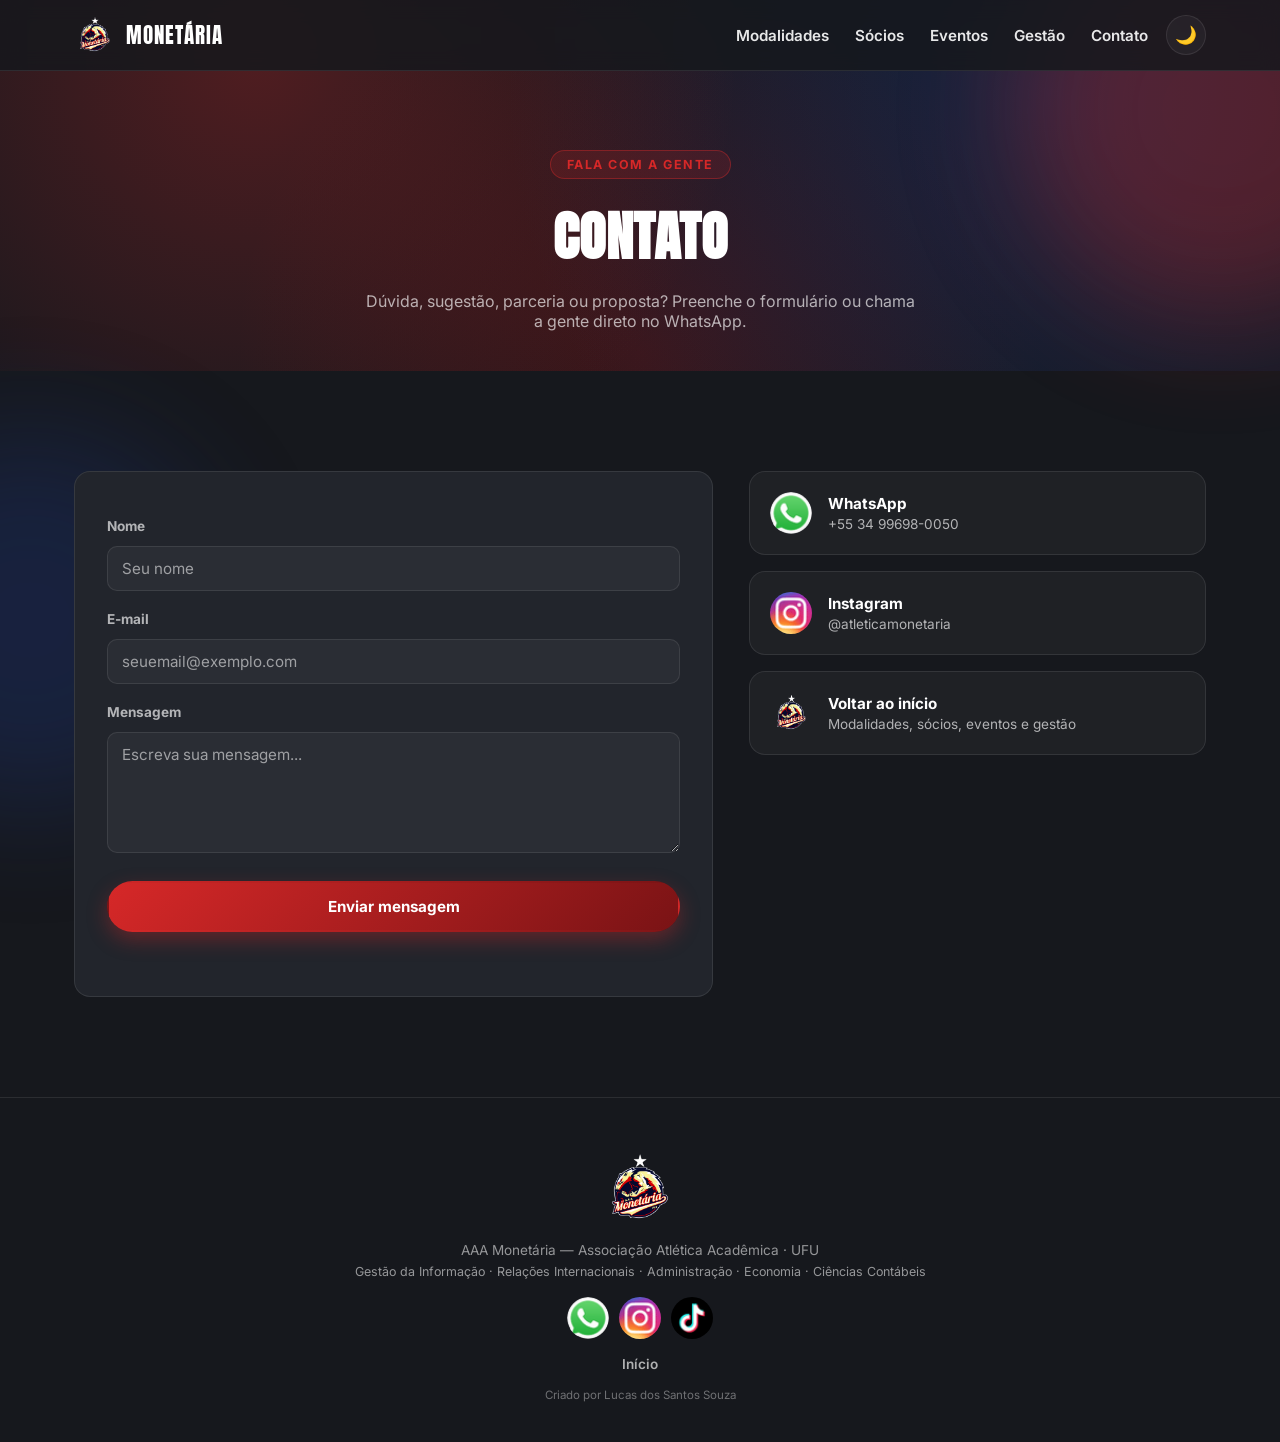
==== commit f660b7d2: "Ingressos e sócios via Cheers, ajuste de modalidade e crédito no rodapé - Baile: botão Garantir pres" ====
--- a/contato.html
+++ b/contato.html
@@ -50,7 +50,7 @@
 <!-- CONTATO -->
 <section class="section" id="contato">
   <div class="contato-wrapper">
-    <form class="contato-form" id="contatoForm">
+    <form class="contato-form" id="contatoForm" action="https://formspree.io/f/xppapdgq" method="POST">
       <label for="nome">Nome</label>
       <input type="text" id="nome" name="nome" placeholder="Seu nome" required>
 
@@ -60,6 +60,7 @@
       <label for="mensagem">Mensagem</label>
       <textarea id="mensagem" name="mensagem" rows="5" placeholder="Escreva sua mensagem..." required></textarea>
 
+      <input type="hidden" name="_subject" value="Novo contato pelo site da Monetária">
       <button type="submit" class="btn btn-primary">Enviar mensagem</button>
       <p class="form-note" id="formNote"></p>
     </form>
@@ -110,8 +111,13 @@
   <div class="footer-links">
     <a href="index.html">Início</a>
   </div>
+  <p class="footer-credit">Criado por Lucas dos Santos Souza</p>
 </footer>
 
 <script src="js/script.js"></script>
+
+<!-- Cloudflare Web Analytics -->
+<script defer src='https://static.cloudflareinsights.com/beacon.min.js' data-cf-beacon='{"token": "5ba59026dac9465b9e5ebf1932fff203"}'></script>
+<!-- End Cloudflare Web Analytics -->
 </body>
 </html>
--- a/css/style.css
+++ b/css/style.css
@@ -200,6 +200,12 @@
   color: var(--text-soft);
   font-size: 0.78rem;
   margin-top: 6px;
+}
+.footer-credit{
+  color: var(--text-soft);
+  font-size: 0.72rem;
+  opacity: 0.7;
+  margin-top: 16px;
 }
 
 .theme-toggle{
@@ -479,6 +485,18 @@
   overflow: hidden;
   max-width: 470px;
 }
+
+/* Botão de assinatura dentro dos planos de sócio */
+.btn-plano{
+  width:100%;
+  margin-top:20px;
+  background:#fff;
+  color:#16181d;
+  font-weight:800;
+}
+.plano-mensal .btn-plano{color:#1e3a8a;}
+.plano-semestral .btn-plano{color:#b31f24;}
+.btn-plano:hover{box-shadow:0 10px 24px rgba(0,0,0,0.25);}
 .modal-hero{
   position:relative;
   background: linear-gradient(120deg, var(--blue) 0%, #5b2a6b 55%, var(--red) 100%);
@@ -581,15 +599,27 @@
   margin-bottom:24px;
 }
 .horario-chip{
-  background: rgba(30,58,138,0.16);
-  border: 1px solid rgba(30,58,138,0.45);
-  color: #7aa2f0;
+  background: var(--surface);
+  border: 1px solid var(--border);
+  color: var(--text);
   border-radius: 999px;
   padding: 8px 16px;
   font-size:0.85rem;
   font-weight:700;
 }
-[data-theme="light"] .horario-chip{color: var(--blue);}
+/* Horários coloridos por gênero */
+.horario-chip.horario-m{
+  background: rgba(30,58,138,0.16);
+  border-color: rgba(30,58,138,0.45);
+  color: #7aa2f0;
+}
+[data-theme="light"] .horario-chip.horario-m{color: var(--blue);}
+.horario-chip.horario-f{
+  background: rgba(214,40,40,0.16);
+  border-color: rgba(214,40,40,0.45);
+  color: #f0a0a0;
+}
+[data-theme="light"] .horario-chip.horario-f{color: var(--red);}
 .horario-obs{
   flex-basis:100%;
   font-size:0.8rem;
@@ -695,11 +725,11 @@
 .beneficios-list{
   display:flex;
   flex-direction:column;
-  gap:14px;
+  gap:12px;
 }
 .beneficio-row{
   display:flex;
-  align-items:flex-start;
+  align-items:center;
   gap:16px;
   background: var(--surface);
   border: 1px solid var(--border);
@@ -715,7 +745,7 @@
   text-transform:none;
   letter-spacing:0;
   font-size:1rem;
-  margin-bottom:4px;
+  margin-bottom:0;
   color: var(--blue);
 }
 [data-theme="light"] .beneficio-row h4{color: var(--blue);}
@@ -956,6 +986,9 @@
   min-height: 1.2em;
   margin-top:10px;
 }
+.form-note.form-ok{color:#25D366; font-weight:700;}
+.form-note.form-erro{color: var(--red); font-weight:700;}
+.contato-form button[disabled]{opacity:0.6; cursor:not-allowed; transform:none;}
 
 .contato-info{
   display:flex;
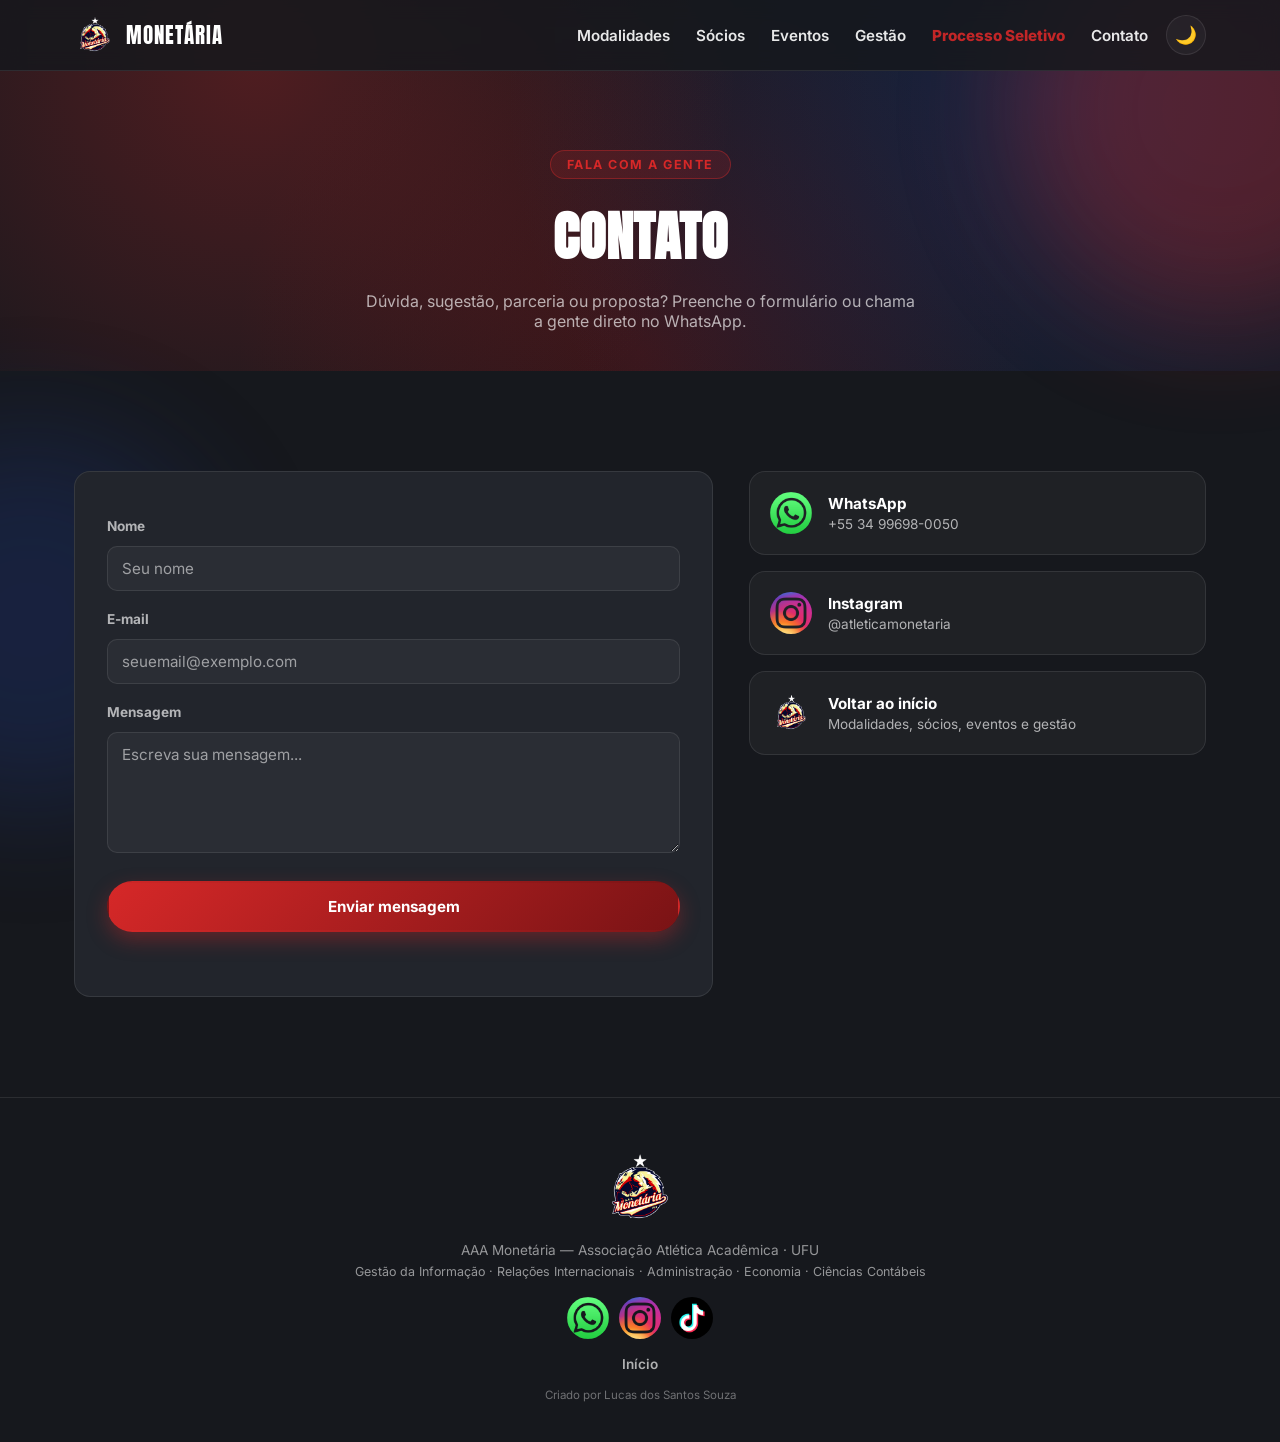
==== commit 501e131d: "Página do Processo Seletivo e mascote tamanduá nas artes - Nova página processo-seletivo.html (datas" ====
--- a/contato.html
+++ b/contato.html
@@ -29,6 +29,7 @@
         <a href="index.html#socios">Sócios</a>
         <a href="index.html#eventos">Eventos</a>
         <a href="index.html#gestao">Gestão</a>
+        <a href="processo-seletivo.html" class="nav-ps">Processo Seletivo</a>
         <a href="contato.html">Contato</a>
       </nav>
       <button class="theme-toggle" id="themeToggle" aria-label="Alternar tema claro/escuro" title="Alternar tema">🌙</button>
--- a/css/style.css
+++ b/css/style.css
@@ -1078,3 +1078,270 @@
   .nav-cta{align-self:flex-start;}
   .section{padding: 70px 20px;}
 }
+
+/* ================= PROCESSO SELETIVO ================= */
+/* Link em destaque no menu */
+.nav-ps{color: var(--red) !important; font-weight: 800;}
+.nav-ps:hover{opacity: 0.85;}
+
+/* Card do processo seletivo na aba Eventos */
+.evento-ps{
+  background:
+    radial-gradient(circle at 85% 80%, rgba(214,40,40,0.28), transparent 45%),
+    radial-gradient(circle at 12% 15%, rgba(30,58,138,0.32), transparent 50%),
+    linear-gradient(135deg, #131a3a 0%, #10132c 100%);
+  border: 1px solid rgba(255,255,255,0.10);
+  color:#fff;
+}
+.evento-ps-icon{
+  flex: 0 0 38%;
+  font-size: 5.5rem;
+  display:flex; align-items:center; justify-content:center;
+}
+.evento-ps h3{font-size: clamp(1.7rem, 3.4vw, 2.8rem); line-height:1.05; margin-bottom:14px; color:#fff;}
+.evento-ps p{color: rgba(255,255,255,0.8); font-size:1rem; line-height:1.6; margin-bottom:18px;}
+.evento-ps .evento-box{background: rgba(255,255,255,0.07); border-color: rgba(255,255,255,0.14);}
+.evento-ps .evento-box span{color: rgba(255,255,255,0.55);}
+.evento-ps .evento-box strong{color:#fff;}
+.evento-ps .btn{align-self:flex-start; text-transform:uppercase; letter-spacing:1px;}
+
+/* Hero da página do PS */
+.ps-hero{
+  position:relative;
+  overflow:hidden;
+  padding: 150px 24px 70px;
+  text-align:center;
+}
+.ps-hero-content{position:relative; z-index:2; max-width: 720px; margin:0 auto;}
+.ps-title{
+  font-family: var(--font-hero);
+  font-size: clamp(2.4rem, 8vw, 5rem);
+  line-height:1.02;
+  letter-spacing:1px;
+  color: var(--text);
+  margin: 8px 0 0;
+  text-shadow: 0 6px 24px rgba(0,0,0,0.35);
+}
+.ps-title span{color: var(--red);}
+.ps-sub{
+  max-width: 600px;
+  margin: 18px auto 34px;
+  font-size: 1.12rem;
+  line-height:1.6;
+  color: var(--text-muted);
+}
+
+/* Contagem regressiva */
+.ps-countdown{
+  display:flex;
+  justify-content:center;
+  gap: 14px;
+  flex-wrap:wrap;
+  margin-bottom: 12px;
+}
+.cd-item{
+  background: var(--surface-solid);
+  border: 1px solid var(--border);
+  border-radius: 14px;
+  padding: 16px 10px;
+  min-width: 82px;
+  box-shadow: var(--shadow);
+}
+.cd-item strong{
+  display:block;
+  font-family: var(--font-display);
+  font-size: 2.6rem;
+  line-height:1;
+  color: var(--text);
+}
+.cd-item span{
+  display:block;
+  margin-top:6px;
+  font-size:0.72rem;
+  font-weight:700;
+  text-transform:uppercase;
+  letter-spacing:1.5px;
+  color: var(--text-soft);
+}
+.ps-countdown.encerrado .cd-item strong{color: var(--red);}
+.ps-prazo{
+  font-size:0.9rem;
+  color: var(--text-soft);
+  margin-bottom: 30px;
+}
+.ps-cta{text-transform:uppercase; letter-spacing:1px;}
+
+/* Cards de datas */
+.ps-datas{
+  display:grid;
+  grid-template-columns: repeat(auto-fit, minmax(230px, 1fr));
+  gap:22px;
+  max-width: 720px;
+  margin: 0 auto;
+}
+.ps-data-card{
+  background: var(--surface-solid);
+  border: 1px solid var(--border);
+  border-radius: var(--radius);
+  padding: 30px 26px;
+  text-align:center;
+}
+.ps-data-destaque{
+  border-color: var(--red);
+  background: linear-gradient(160deg, rgba(214,40,40,0.14), rgba(30,58,138,0.10));
+}
+.ps-data-icone{font-size: 2.4rem; display:block; margin-bottom:12px;}
+.ps-data-label{
+  display:block;
+  font-size:0.78rem;
+  font-weight:800;
+  text-transform:uppercase;
+  letter-spacing:1.5px;
+  color: var(--red);
+  margin-bottom:8px;
+}
+.ps-data-valor{
+  display:block;
+  font-family: var(--font-display);
+  font-size: 1.9rem;
+  color: var(--text);
+  letter-spacing:0.5px;
+}
+.ps-data-extra{display:block; margin-top:6px; font-size:0.9rem; color: var(--text-muted);}
+
+/* Tamanduá (imagens/tamandua.png, fundo transparente) — card de eventos e bloco do PS */
+.icone-tamandua{display:block; height:auto;}
+.evento-ps-icon .icone-tamandua{
+  width: min(210px, 60%);
+  filter: drop-shadow(0 10px 22px rgba(0,0,0,0.5));
+}
+/* imagem em pé (retrato): limita pela altura pra caber no círculo de 74px */
+.ps-beneficio-icone .icone-tamandua{width:auto; height: 60px;}
+
+/* Tamanduá deitado (imagens/tamandua2.png) no lugar do emoji 📝 das inscrições */
+.icone-tamandua-deitado{display:block; height:auto; margin: 0 auto;}
+.ps-data-icone .icone-tamandua-deitado{width: 96px;}
+.ps-inscricao-icone .icone-tamandua-deitado{width: 120px;}
+
+/* Blocos "por que fazer parte" (dois, lado a lado) */
+.ps-beneficios{
+  display:grid;
+  grid-template-columns: repeat(auto-fit, minmax(280px, 1fr));
+  gap: 26px;
+  max-width: 860px;
+  margin: 0 auto;
+}
+.ps-beneficio{
+  position:relative;
+  overflow:hidden;
+  background: var(--surface-solid);
+  border: 1px solid var(--border);
+  border-radius: 20px;
+  padding: 38px 30px 34px;
+  text-align:center;
+  transition: transform 0.25s ease, border-color 0.25s ease, box-shadow 0.25s ease;
+}
+.ps-beneficio::before{
+  content:"";
+  position:absolute;
+  top:0; left:0; right:0;
+  height:4px;
+  background: linear-gradient(90deg, var(--blue), var(--red));
+}
+.ps-beneficio:hover{
+  transform: translateY(-6px);
+  border-color: var(--red);
+  box-shadow: 0 18px 40px rgba(0,0,0,0.25);
+}
+.ps-beneficio-icone{
+  display:inline-flex;
+  align-items:center;
+  justify-content:center;
+  width: 74px; height: 74px;
+  border-radius: 50%;
+  font-size: 2.3rem;
+  background: linear-gradient(150deg, rgba(30,58,138,0.20), rgba(214,40,40,0.20));
+  border: 1px solid var(--border);
+  margin-bottom: 20px;
+}
+.ps-beneficio h4{
+  font-family: var(--font-body);
+  font-weight: 800;
+  text-transform:none;
+  letter-spacing:0;
+  font-size: 1.22rem;
+  margin-bottom: 12px;
+  color: var(--text);
+}
+.ps-beneficio p{
+  color: var(--text-muted);
+  font-size: 0.98rem;
+  line-height: 1.6;
+}
+
+/* Chips de diretorias */
+.ps-diretorias{
+  display:flex;
+  flex-wrap:wrap;
+  gap:12px;
+  justify-content:center;
+  max-width: 760px;
+  margin: 0 auto;
+}
+.ps-dir{
+  background: var(--surface);
+  border: 1px solid var(--border);
+  border-radius: 999px;
+  padding: 10px 20px;
+  font-weight:700;
+  font-size:0.92rem;
+  color: var(--text);
+  transition: transform 0.2s ease, border-color 0.2s ease;
+}
+.ps-dir:hover{transform: translateY(-3px); border-color: var(--red);}
+
+/* Card de inscrição (botão do formulário) */
+.ps-inscricao-card{
+  max-width: 560px;
+  margin: 0 auto;
+  text-align:center;
+  padding: 44px 32px 38px;
+  border-radius: 22px;
+  border: 1px solid var(--border);
+  background:
+    radial-gradient(circle at 20% 0%, rgba(30,58,138,0.18), transparent 55%),
+    radial-gradient(circle at 85% 100%, rgba(214,40,40,0.18), transparent 55%),
+    var(--surface-solid);
+  box-shadow: var(--shadow);
+}
+.ps-inscricao-icone{font-size: 2.8rem; display:block; margin-bottom: 14px;}
+.ps-inscricao-card h3{
+  font-size: 1.6rem;
+  margin-bottom: 10px;
+  color: var(--text);
+}
+.ps-inscricao-card p{
+  color: var(--text-muted);
+  font-size: 1rem;
+  line-height:1.6;
+  margin-bottom: 26px;
+}
+.ps-inscricao-btn{
+  font-size: 1.05rem;
+  padding: 17px 42px;
+  text-transform:uppercase;
+  letter-spacing:1px;
+}
+.ps-inscricao-aviso{
+  display:block;
+  margin-top: 18px;
+  font-size: 0.85rem;
+  font-weight:700;
+  color: var(--text-soft);
+}
+
+@media (max-width: 720px){
+  .evento-ps-icon{flex:none; font-size:4rem; padding: 20px 0 0;}
+  .cd-item{min-width: 68px; padding: 12px 8px;}
+  .cd-item strong{font-size: 2rem;}
+}
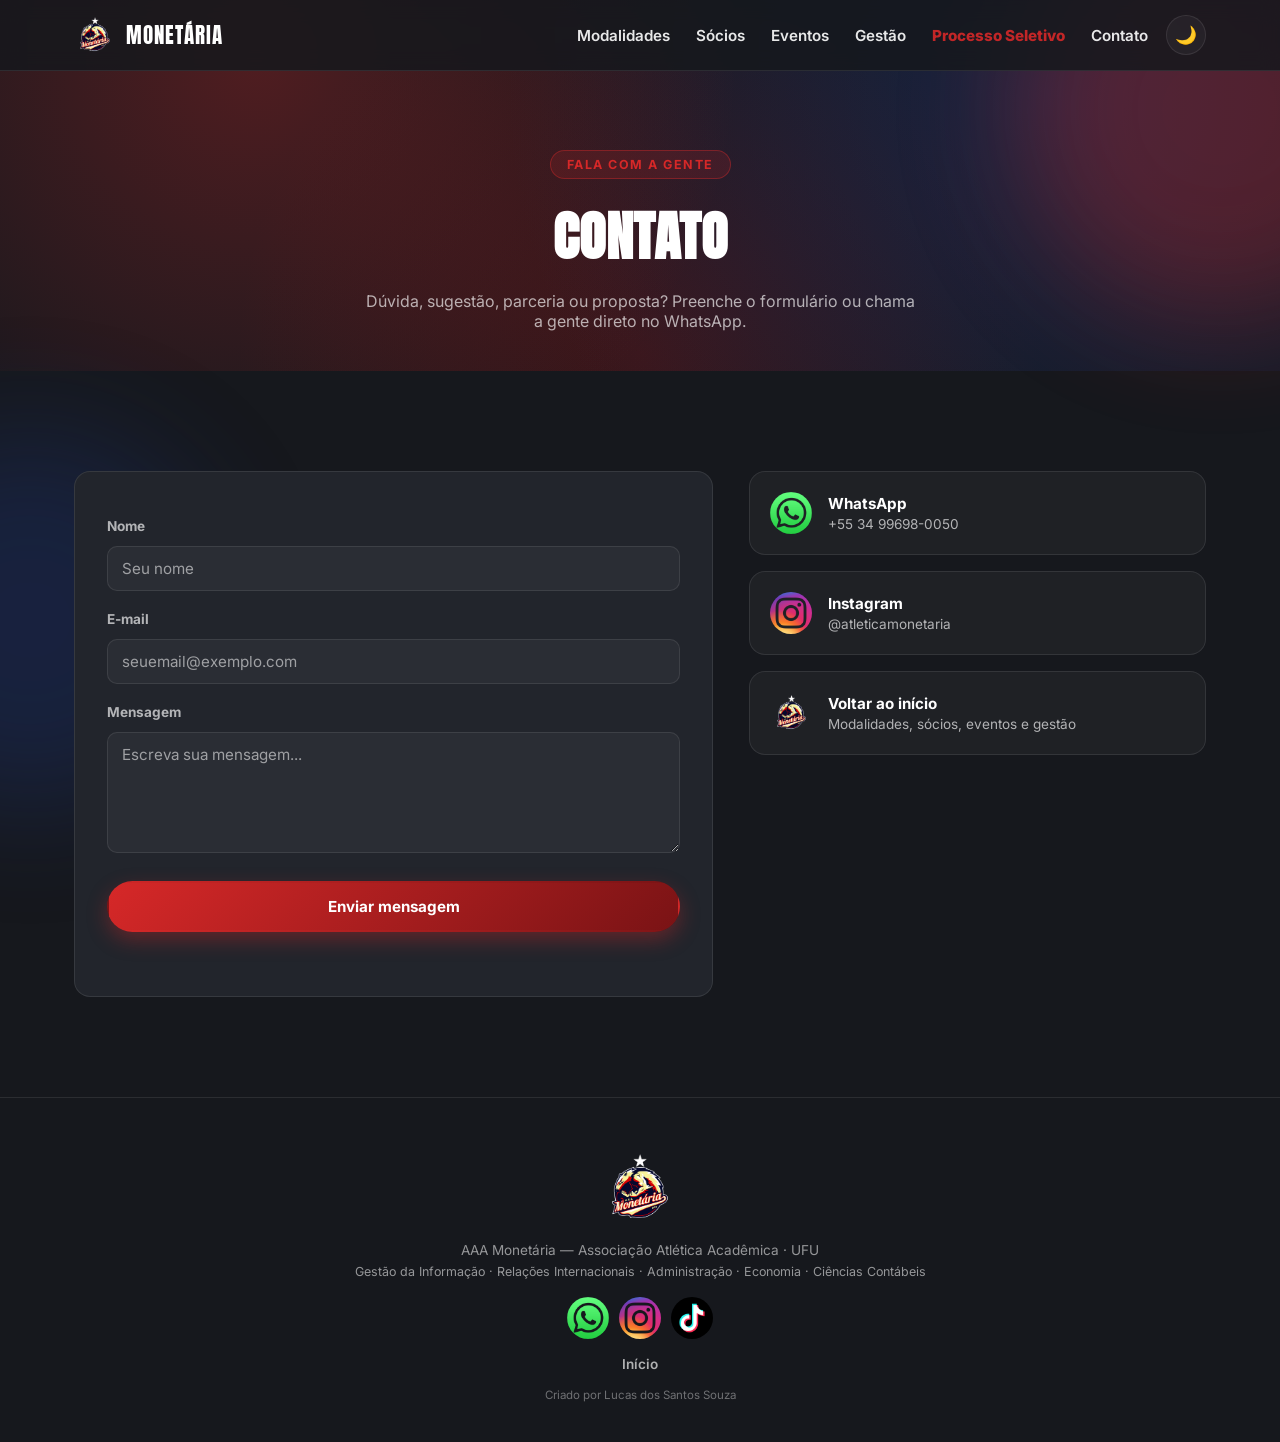
==== commit 4043c8cf: "Corrige carregamento no celular e deixa a contagem regressiva à prova de falha - Versão (?v=20260918" ====
--- a/contato.html
+++ b/contato.html
@@ -9,7 +9,7 @@
 <link rel="preconnect" href="https://fonts.googleapis.com">
 <link rel="preconnect" href="https://fonts.gstatic.com" crossorigin>
 <link href="https://fonts.googleapis.com/css2?family=Anton&family=Bebas+Neue&family=Bungee&family=Inter:wght@400;500;600;700;800&display=swap" rel="stylesheet">
-<link rel="stylesheet" href="css/style.css">
+<link rel="stylesheet" href="css/style.css?v=20260918">
 </head>
 <body>
 
@@ -20,7 +20,7 @@
 <header class="navbar" id="navbar">
   <div class="nav-container">
     <a href="index.html#topo" class="nav-brand">
-      <img src="imagens/logo.png" alt="Logo AAA Monetária" class="nav-logo">
+      <img src="imagens/logo-web.png" alt="Logo AAA Monetária" class="nav-logo">
       <span>MONETÁRIA</span>
     </a>
     <div class="nav-right">
@@ -82,7 +82,7 @@
         </div>
       </a>
       <a href="index.html" class="contato-info-card">
-        <img src="imagens/logo.png" alt="Logo AAA Monetária" class="contato-info-icon contato-info-logo">
+        <img src="imagens/logo-web.png" alt="Logo AAA Monetária" class="contato-info-icon contato-info-logo">
         <div>
           <strong>Voltar ao início</strong>
           <span>Modalidades, sócios, eventos e gestão</span>
@@ -93,7 +93,7 @@
 </section>
 
 <footer class="footer">
-  <img src="imagens/logo.png" alt="Logo AAA Monetária" class="footer-logo">
+  <img src="imagens/logo-web.png" alt="Logo AAA Monetária" class="footer-logo">
   <p>AAA Monetária — Associação Atlética Acadêmica &middot; UFU</p>
   <p class="footer-cursos">Gestão da Informação &middot; Relações Internacionais &middot; Administração &middot; Economia &middot; Ciências Contábeis</p>
 
@@ -115,7 +115,7 @@
   <p class="footer-credit">Criado por Lucas dos Santos Souza</p>
 </footer>
 
-<script src="js/script.js"></script>
+<script src="js/script.js?v=20260918"></script>
 
 <!-- Cloudflare Web Analytics -->
 <script defer src='https://static.cloudflareinsights.com/beacon.min.js' data-cf-beacon='{"token": "5ba59026dac9465b9e5ebf1932fff203"}'></script>
--- a/css/style.css
+++ b/css/style.css
@@ -1132,19 +1132,22 @@
 }
 
 /* Contagem regressiva */
+/* 4 colunas iguais: cabe numa linha em qualquer celular */
 .ps-countdown{
-  display:flex;
-  justify-content:center;
+  display:grid;
+  grid-template-columns: repeat(4, minmax(0, 1fr));
   gap: 14px;
-  flex-wrap:wrap;
-  margin-bottom: 12px;
-}
+  max-width: 400px;
+  margin: 0 auto 12px;
+}
+/* escondida até o JS calcular os números (evita "00" falso) */
+.ps-countdown[hidden]{display:none;}
 .cd-item{
   background: var(--surface-solid);
   border: 1px solid var(--border);
   border-radius: 14px;
-  padding: 16px 10px;
-  min-width: 82px;
+  padding: 16px 6px;
+  min-width: 0;
   box-shadow: var(--shadow);
 }
 .cd-item strong{
@@ -1342,6 +1345,8 @@
 
 @media (max-width: 720px){
   .evento-ps-icon{flex:none; font-size:4rem; padding: 20px 0 0;}
-  .cd-item{min-width: 68px; padding: 12px 8px;}
+  .ps-countdown{gap: 8px;}
+  .cd-item{padding: 12px 4px; border-radius: 12px;}
   .cd-item strong{font-size: 2rem;}
-}
+  .cd-item span{font-size: 0.64rem; letter-spacing: 1px;}
+}
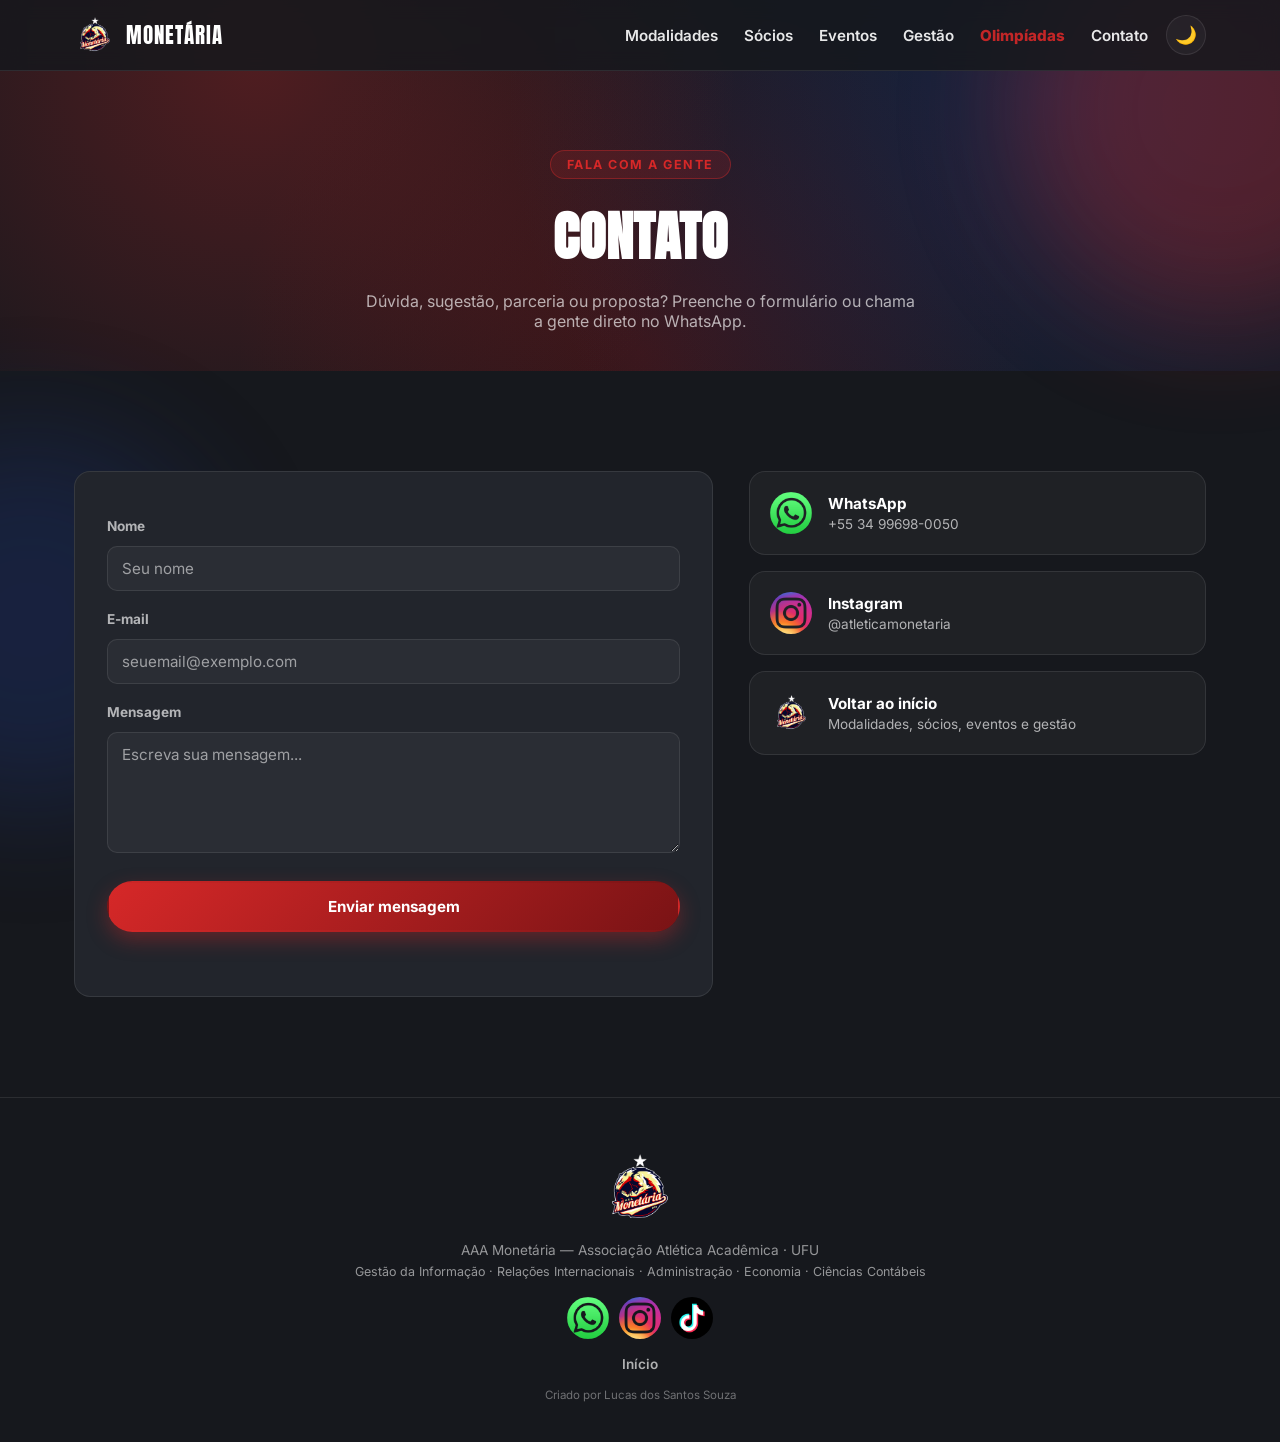
==== commit d23920c7: "Troca o Processo Seletivo pelas Olimpíadas UFU 2026 - Nova página olimpiadas.html: arte das Olimpíad" ====
--- a/contato.html
+++ b/contato.html
@@ -9,7 +9,7 @@
 <link rel="preconnect" href="https://fonts.googleapis.com">
 <link rel="preconnect" href="https://fonts.gstatic.com" crossorigin>
 <link href="https://fonts.googleapis.com/css2?family=Anton&family=Bebas+Neue&family=Bungee&family=Inter:wght@400;500;600;700;800&display=swap" rel="stylesheet">
-<link rel="stylesheet" href="css/style.css?v=20260918">
+<link rel="stylesheet" href="css/style.css?v=20261005">
 </head>
 <body>
 
@@ -29,7 +29,7 @@
         <a href="index.html#socios">Sócios</a>
         <a href="index.html#eventos">Eventos</a>
         <a href="index.html#gestao">Gestão</a>
-        <a href="processo-seletivo.html" class="nav-ps">Processo Seletivo</a>
+        <a href="olimpiadas.html" class="nav-ps">Olimpíadas</a>
         <a href="contato.html">Contato</a>
       </nav>
       <button class="theme-toggle" id="themeToggle" aria-label="Alternar tema claro/escuro" title="Alternar tema">🌙</button>
@@ -115,7 +115,7 @@
   <p class="footer-credit">Criado por Lucas dos Santos Souza</p>
 </footer>
 
-<script src="js/script.js?v=20260918"></script>
+<script src="js/script.js?v=20261005"></script>
 
 <!-- Cloudflare Web Analytics -->
 <script defer src='https://static.cloudflareinsights.com/beacon.min.js' data-cf-beacon='{"token": "5ba59026dac9465b9e5ebf1932fff203"}'></script>
--- a/css/style.css
+++ b/css/style.css
@@ -1350,3 +1350,97 @@
   .cd-item strong{font-size: 2rem;}
   .cd-item span{font-size: 0.64rem; letter-spacing: 1px;}
 }
+
+/* ---------- Olimpíadas UFU ---------- */
+/* texto só para leitores de tela (a arte já mostra o título) */
+.sr-only{
+  position:absolute; width:1px; height:1px; padding:0; margin:-1px;
+  overflow:hidden; clip:rect(0,0,0,0); white-space:nowrap; border:0;
+}
+
+/* Card na aba Eventos: arte pequena à esquerda, texto à direita
+   (no celular a arte vai pra cima, numa faixa baixa) */
+.ol-card-banner{
+  flex: 0 0 40%;
+  display:block;
+  border-radius: 14px;
+  overflow:hidden;
+  box-shadow: 0 14px 34px rgba(0,0,0,0.4);
+  transition: transform 0.25s ease;
+}
+.ol-card-banner:hover{transform: translateY(-3px);}
+.ol-card-banner img{display:block; width:100%; height:auto;}
+/* mesmo ponto em que o card vira coluna (.evento-card a 860px) */
+@media (max-width: 860px){
+  .ol-card-banner{flex:none; width:100%;}
+}
+
+/* Arte no topo da página */
+.ol-banner{
+  display:block;
+  width:100%;
+  max-width: 640px;
+  height:auto;
+  margin: 6px auto 0;
+  border-radius: 16px;
+  box-shadow: 0 20px 50px rgba(0,0,0,0.45);
+}
+.ol-data-link{display:block; color:inherit; transition: transform 0.25s ease, border-color 0.25s ease;}
+.ol-data-link:hover{transform: translateY(-4px);}
+
+/* Títulos que a Monetária defende */
+.ol-titulos{
+  display:grid;
+  grid-template-columns: repeat(auto-fill, minmax(240px, 1fr));
+  gap: 18px;
+  max-width: 980px;
+  margin: 0 auto;
+}
+.ol-titulo{
+  background: var(--surface-solid);
+  border: 1px solid var(--border);
+  border-radius: var(--radius);
+  padding: 22px 20px;
+  transition: transform 0.25s ease, border-color 0.25s ease;
+}
+.ol-titulo:hover{transform: translateY(-4px); border-color:#f7c948;}
+.ol-titulo-topo{display:flex; align-items:center; gap:10px; margin-bottom:14px;}
+.ol-titulo-icone{font-size:1.8rem; line-height:1;}
+.ol-titulo h4{
+  font-family: var(--font-body);
+  font-weight:800;
+  text-transform:none;
+  letter-spacing:0;
+  font-size:1.1rem;
+  color: var(--text);
+}
+.ol-titulo ul{display:flex; flex-direction:column; gap:8px;}
+.ol-titulo li{
+  display:flex;
+  align-items:flex-start;
+  gap:8px;
+  font-size:0.9rem;
+  font-weight:600;
+  line-height:1.4;
+  color: var(--text-muted);
+}
+.ol-titulo .medalha{font-size:1.1rem; line-height:1.2; flex-shrink:0;}
+
+/* Bloco da torcida com o tamanduá */
+.ol-torcida{display:flex; align-items:center; gap:40px; max-width:900px; margin:0 auto;}
+.ol-torcida-tamandua{
+  flex: 0 0 auto;
+  width: min(230px, 34%);
+  height:auto;
+  filter: drop-shadow(0 14px 30px rgba(0,0,0,0.45));
+}
+.ol-torcida-texto h2{font-size: clamp(1.9rem, 4.6vw, 2.8rem); line-height:1.05; margin-bottom:12px; color: var(--text);}
+.ol-torcida-texto p{color: var(--text-muted); font-size:1.02rem; line-height:1.6; margin-bottom:22px;}
+.ol-torcida-botoes{display:flex; flex-wrap:wrap; gap:12px;}
+
+@media (max-width: 720px){
+  .ol-torcida{flex-direction:column; text-align:center; gap:20px;}
+  .ol-torcida-tamandua{width: min(180px, 55%);}
+  .ol-torcida-botoes{justify-content:center;}
+  .ol-torcida-botoes .btn{flex: 1 1 100%;}
+}
